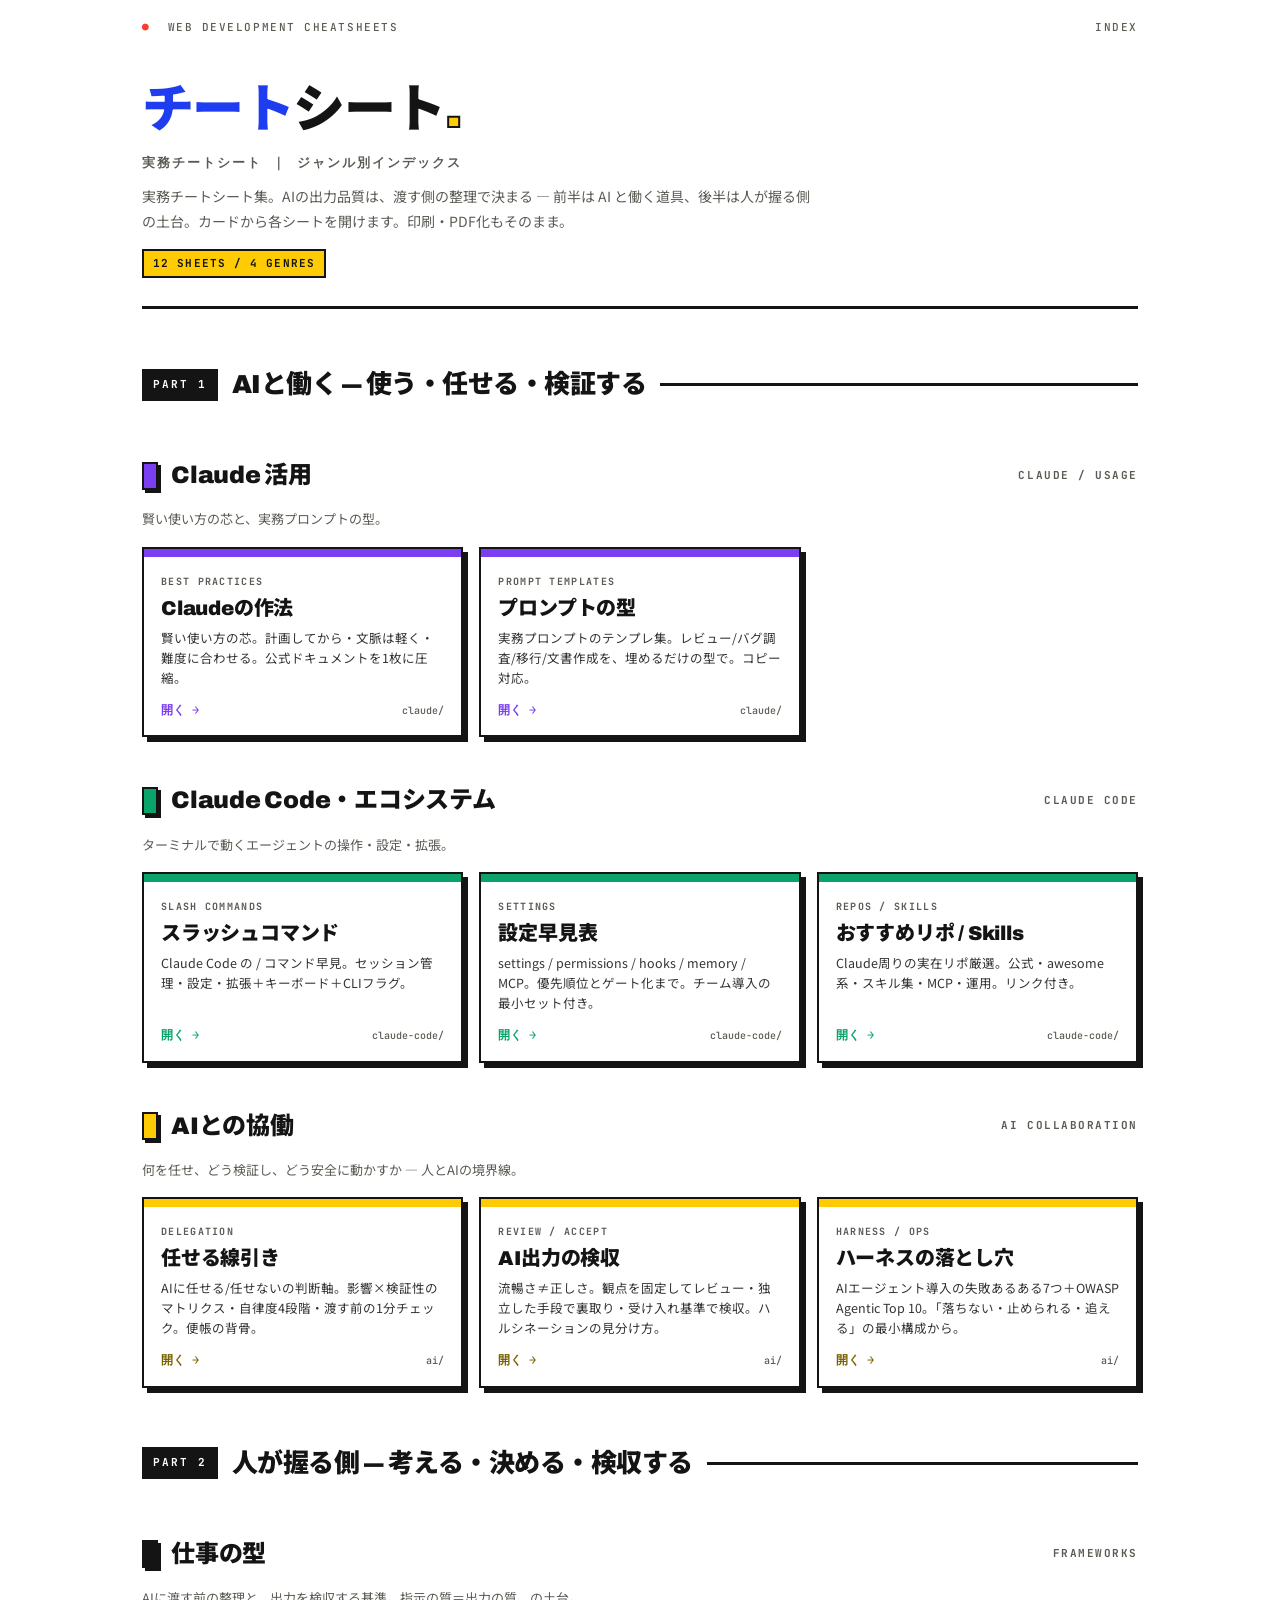
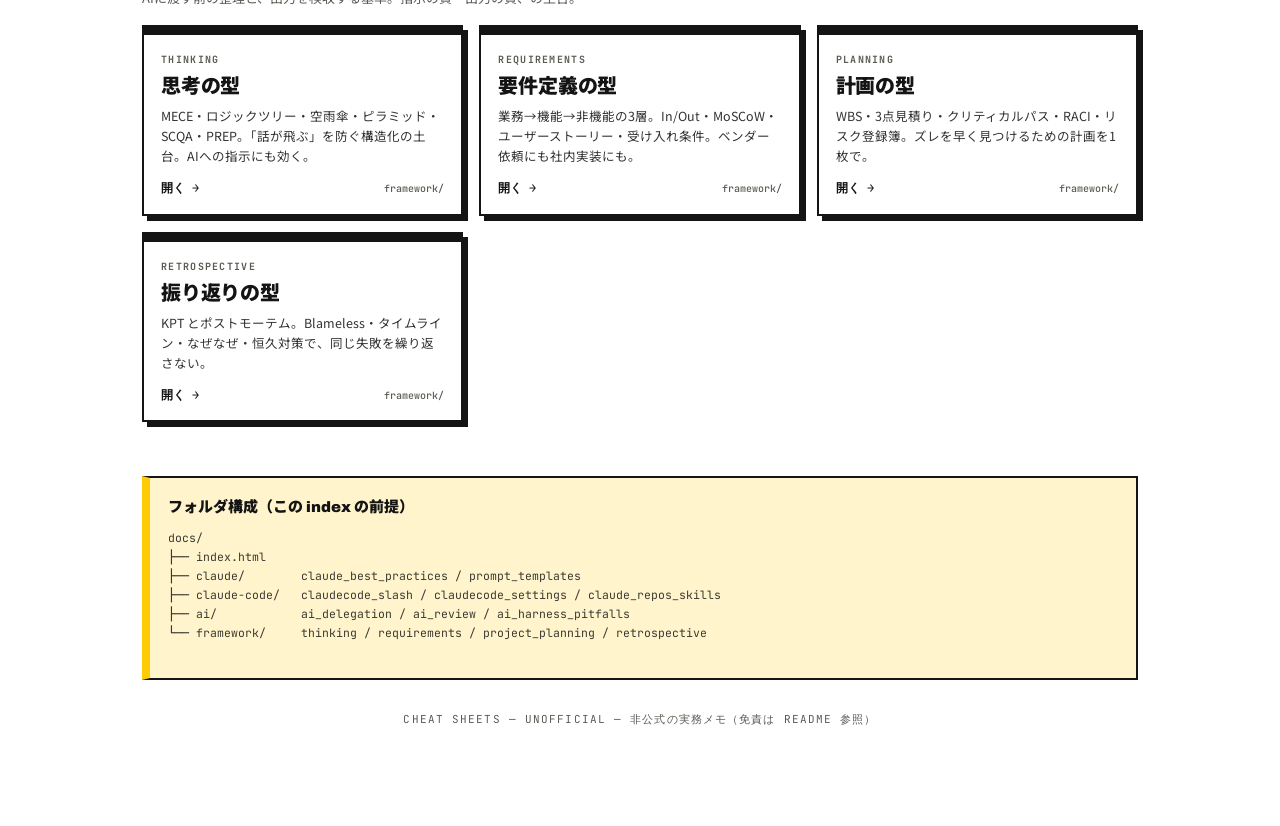
==== docs/index.html @ 27c5bda1 "Initial public release: practical cheat sheets (12 sheets + index) Web development x AI collaboratio" ====
<!DOCTYPE html>
<html lang="ja">
<head>
<meta charset="UTF-8">
<meta name="viewport" content="width=device-width, initial-scale=1.0">
<title>Web開発×AI活用 実務チートシート集</title>
<link rel="preconnect" href="https://fonts.googleapis.com">
<link rel="preconnect" href="https://fonts.gstatic.com" crossorigin>
<link href="https://fonts.googleapis.com/css2?family=Archivo:wght@500;700;900&family=JetBrains+Mono:wght@400;500;700&family=Noto+Sans+JP:wght@400;500;700;900&display=swap" rel="stylesheet">
<style>
  :root{
    --ink:#141414;--paper:#ffffff;--card:#ffffff;--line:#141414;--muted:#5b5b54;
    --blue:#1f3df0;--blue-bg:#e6eaff;
    --red:#fa3b2d;--red-bg:#ffe7e3;
    --yellow:#ffcb05;--yellow-bg:#fff4cc;
    --green:#0aa46a;--green-bg:#dff6ec;
    --purple:#7b3ff2;--purple-bg:#efe7ff;
    --disp:"Archivo","Noto Sans JP",system-ui,sans-serif;
    --body:"Noto Sans JP",system-ui,sans-serif;
    --mono:"JetBrains Mono","SFMono-Regular",Consolas,monospace;
  }
  *{box-sizing:border-box;margin:0;padding:0;}
  html{-webkit-text-size-adjust:100%;}
  body{background:var(--paper);color:var(--ink);font-family:var(--body);line-height:1.8;font-size:15px;}
  .wrap{max-width:1040px;margin:0 auto;padding:0 22px 96px;}

  .meta{display:flex;justify-content:space-between;align-items:center;gap:12px;flex-wrap:wrap;
    font-family:var(--mono);font-size:11px;font-weight:500;letter-spacing:.14em;text-transform:uppercase;padding:18px 0 0;color:var(--muted);}
  .meta .dot{color:var(--red);}

  .hero{padding:46px 0 28px;border-bottom:3px solid var(--ink);}
  .hero h1{font-family:var(--disp);font-weight:900;font-size:clamp(32px,5vw,52px);line-height:1;letter-spacing:-.03em;}
  .hero h1 .hl{color:var(--blue);}
  .hero h1 .dot{color:var(--yellow);-webkit-text-stroke:2px var(--ink);}
  .hero .sub{font-family:var(--mono);font-weight:700;font-size:12.5px;letter-spacing:.16em;text-transform:uppercase;margin-top:16px;color:var(--muted);}
  .hero .lead{font-size:14px;color:var(--muted);margin-top:10px;max-width:680px;}
  .hero .count{display:inline-block;font-family:var(--mono);font-weight:700;font-size:11px;letter-spacing:.1em;padding:3px 9px;border:2px solid var(--ink);background:var(--yellow);margin-top:14px;}

  .gband{display:flex;align-items:center;gap:14px;margin:52px 0 4px;}
  .gband .gn{font-family:var(--mono);font-weight:700;font-size:11px;letter-spacing:.18em;color:#fff;background:var(--ink);padding:6px 11px;white-space:nowrap;}
  .gband h3{font-family:var(--disp);font-weight:900;font-size:clamp(19px,3vw,26px);letter-spacing:-.02em;}
  .gband .line{flex:1;height:3px;background:var(--ink);}
  .slede{font-size:13px;color:var(--muted);margin:-8px 0 16px;max-width:720px;}
  section{padding:42px 0 0;}
  .chead{display:flex;align-items:center;gap:13px;margin-bottom:18px;}
  .chead .bar{width:16px;height:28px;border:2px solid var(--ink);box-shadow:3px 3px 0 var(--ink);}
  .cat-blue .bar{background:var(--blue);}
  .cat-purple .bar{background:var(--purple);}
  .cat-green .bar{background:var(--green);}
  .cat-red .bar{background:var(--red);}
  .cat-yellow .bar{background:var(--yellow);}
  .cat-ink .bar{background:var(--ink);}
  .chead h2{font-family:var(--disp);font-weight:900;font-size:clamp(18px,2.6vw,24px);letter-spacing:-.01em;}
  .chead .en{font-family:var(--mono);font-weight:700;font-size:11px;letter-spacing:.14em;color:var(--muted);margin-left:auto;}

  .cards{display:grid;grid-template-columns:repeat(auto-fill,minmax(280px,1fr));gap:16px;}
  .card{display:flex;flex-direction:column;border:2px solid var(--ink);background:var(--card);box-shadow:5px 5px 0 var(--ink);
    padding:0;text-decoration:none;color:inherit;overflow:hidden;transition:transform .13s,box-shadow .13s;}
  .card:hover{transform:translate(-3px,-3px);box-shadow:8px 8px 0 var(--ink);}
  .card .top{height:8px;}
  .cat-blue .card .top{background:var(--blue);}
  .cat-purple .card .top{background:var(--purple);}
  .cat-green .card .top{background:var(--green);}
  .cat-red .card .top{background:var(--red);}
  .cat-yellow .card .top{background:var(--yellow);}
  .cat-ink .card .top{background:var(--ink);}
  .card .body{padding:16px 17px 14px;display:flex;flex-direction:column;flex:1;}
  .card .ctag{font-family:var(--mono);font-weight:700;font-size:10px;letter-spacing:.13em;color:var(--muted);}
  .card .cttl{font-family:var(--disp);font-weight:900;font-size:20px;line-height:1.15;margin:6px 0 8px;letter-spacing:-.01em;}
  .card .cdsc{font-size:12.5px;color:#333;line-height:1.6;flex:1;}
  .card .cgo{font-family:var(--mono);font-weight:700;font-size:12px;margin-top:12px;display:flex;align-items:center;gap:6px;}
  .cat-blue .card .cgo{color:var(--blue);}
  .cat-purple .card .cgo{color:var(--purple);}
  .cat-green .card .cgo{color:var(--green);}
  .cat-red .card .cgo{color:var(--red);}
  .cat-yellow .card .cgo{color:#7a6200;}
  .cat-ink .card .cgo{color:var(--ink);}
  .card .cgo .fn{margin-left:auto;font-weight:500;font-size:10px;color:var(--muted);}

  .foot-note{margin-top:54px;border:2px solid var(--ink);border-left:8px solid var(--yellow);background:var(--yellow-bg);padding:16px 18px;}
  .foot-note .fnt{font-family:var(--disp);font-weight:900;font-size:15px;margin-bottom:8px;}
  .foot-note pre{font-family:var(--mono);font-size:11.5px;line-height:1.65;white-space:pre-wrap;color:#3a3a32;}

  footer{margin-top:30px;font-family:var(--mono);font-size:11px;letter-spacing:.1em;color:var(--muted);text-align:center;text-transform:uppercase;}

  .rv{opacity:0;transform:translateY(16px);animation:rise .55s cubic-bezier(.2,.7,.3,1) forwards;}
  @keyframes rise{to{opacity:1;transform:none;}}
  :focus-visible{outline:3px solid var(--blue);outline-offset:3px;}

  @media (max-width:640px){.cards{grid-template-columns:1fr;}}
  @media (prefers-reduced-motion:reduce){.rv{animation:none;opacity:1;transform:none;}.card{transition:none;}}
  @media print{body{background:#fff;}.card,.chead .bar,.foot-note{box-shadow:none;}.rv{animation:none;opacity:1;transform:none;}}
</style>
</head>
<body>
<div class="wrap">

  <div class="meta rv">
    <span><span class="dot">●</span>&nbsp; WEB DEVELOPMENT CHEATSHEETS</span>
    <span>INDEX</span>
  </div>

  <header class="hero rv">
    <h1><span class="hl">チート</span>シート<span class="dot">.</span></h1>
    <p class="sub">実務チートシート ｜ ジャンル別インデックス</p>
    <p class="lead">実務チートシート集。AIの出力品質は、渡す側の整理で決まる ― 前半は AI と働く道具、後半は人が握る側の土台。カードから各シートを開けます。印刷・PDF化もそのまま。</p>
    <span class="count">12 SHEETS / 4 GENRES</span>
  </header>

  <!-- PART 1 -->
  <div class="gband rv"><span class="gn">PART 1</span><h3>AIと働く ― 使う・任せる・検証する</h3><span class="line"></span></div>

  <!-- Claude 活用 -->
  <section class="cat-purple rv">
    <div class="chead"><span class="bar"></span><h2>Claude 活用</h2><span class="en">CLAUDE / USAGE</span></div>
    <p class="slede">賢い使い方の芯と、実務プロンプトの型。</p>
    <div class="cards">
      <a class="card" href="./claude/claude_best_practices_cheatsheet.html">
        <div class="top"></div>
        <div class="body">
          <div class="ctag">BEST PRACTICES</div>
          <div class="cttl">Claudeの作法</div>
          <div class="cdsc">賢い使い方の芯。計画してから・文脈は軽く・難度に合わせる。公式ドキュメントを1枚に圧縮。</div>
          <div class="cgo">開く → <span class="fn">claude/</span></div>
        </div>
      </a>
      <a class="card" href="./claude/prompt_templates_cheatsheet.html">
        <div class="top"></div>
        <div class="body">
          <div class="ctag">PROMPT TEMPLATES</div>
          <div class="cttl">プロンプトの型</div>
          <div class="cdsc">実務プロンプトのテンプレ集。レビュー/バグ調査/移行/文書作成を、埋めるだけの型で。コピー対応。</div>
          <div class="cgo">開く → <span class="fn">claude/</span></div>
        </div>
      </a>
    </div>
  </section>

  <!-- Claude Code -->
  <section class="cat-green rv">
    <div class="chead"><span class="bar"></span><h2>Claude Code・エコシステム</h2><span class="en">CLAUDE CODE</span></div>
    <p class="slede">ターミナルで動くエージェントの操作・設定・拡張。</p>
    <div class="cards">
      <a class="card" href="./claude-code/claudecode_slash_cheatsheet.html">
        <div class="top"></div>
        <div class="body">
          <div class="ctag">SLASH COMMANDS</div>
          <div class="cttl">スラッシュコマンド</div>
          <div class="cdsc">Claude Code の / コマンド早見。セッション管理・設定・拡張＋キーボード＋CLIフラグ。</div>
          <div class="cgo">開く → <span class="fn">claude-code/</span></div>
        </div>
      </a>
      <a class="card" href="./claude-code/claudecode_settings_cheatsheet.html">
        <div class="top"></div>
        <div class="body">
          <div class="ctag">SETTINGS</div>
          <div class="cttl">設定早見表</div>
          <div class="cdsc">settings / permissions / hooks / memory / MCP。優先順位とゲート化まで。チーム導入の最小セット付き。</div>
          <div class="cgo">開く → <span class="fn">claude-code/</span></div>
        </div>
      </a>
      <a class="card" href="./claude-code/claude_repos_skills_cheatsheet.html">
        <div class="top"></div>
        <div class="body">
          <div class="ctag">REPOS / SKILLS</div>
          <div class="cttl">おすすめリポ / Skills</div>
          <div class="cdsc">Claude周りの実在リポ厳選。公式・awesome系・スキル集・MCP・運用。リンク付き。</div>
          <div class="cgo">開く → <span class="fn">claude-code/</span></div>
        </div>
      </a>
    </div>
  </section>

  <!-- AIとの協働 -->
  <section class="cat-yellow rv">
    <div class="chead"><span class="bar"></span><h2>AIとの協働</h2><span class="en">AI COLLABORATION</span></div>
    <p class="slede">何を任せ、どう検証し、どう安全に動かすか ― 人とAIの境界線。</p>
    <div class="cards">
      <a class="card" href="./ai/ai_delegation_cheatsheet.html">
        <div class="top"></div>
        <div class="body">
          <div class="ctag">DELEGATION</div>
          <div class="cttl">任せる線引き</div>
          <div class="cdsc">AIに任せる/任せないの判断軸。影響×検証性のマトリクス・自律度4段階・渡す前の1分チェック。便帳の背骨。</div>
          <div class="cgo">開く → <span class="fn">ai/</span></div>
        </div>
      </a>
      <a class="card" href="./ai/ai_review_cheatsheet.html">
        <div class="top"></div>
        <div class="body">
          <div class="ctag">REVIEW / ACCEPT</div>
          <div class="cttl">AI出力の検収</div>
          <div class="cdsc">流暢さ≠正しさ。観点を固定してレビュー・独立した手段で裏取り・受け入れ基準で検収。ハルシネーションの見分け方。</div>
          <div class="cgo">開く → <span class="fn">ai/</span></div>
        </div>
      </a>
      <a class="card" href="./ai/ai_harness_pitfalls_cheatsheet.html">
        <div class="top"></div>
        <div class="body">
          <div class="ctag">HARNESS / OPS</div>
          <div class="cttl">ハーネスの落とし穴</div>
          <div class="cdsc">AIエージェント導入の失敗あるある7つ＋OWASP Agentic Top 10。「落ちない・止められる・追える」の最小構成から。</div>
          <div class="cgo">開く → <span class="fn">ai/</span></div>
        </div>
      </a>
    </div>
  </section>

  <!-- PART 2 -->
  <div class="gband rv"><span class="gn">PART 2</span><h3>人が握る側 ― 考える・決める・検収する</h3><span class="line"></span></div>

  <!-- 仕事の型 -->
  <section class="cat-ink rv">
    <div class="chead"><span class="bar"></span><h2>仕事の型</h2><span class="en">FRAMEWORKS</span></div>
    <p class="slede">AIに渡す前の整理と、出力を検収する基準。指示の質＝出力の質、の土台。</p>
    <div class="cards">
      <a class="card" href="./framework/thinking_cheatsheet.html">
        <div class="top"></div>
        <div class="body">
          <div class="ctag">THINKING</div>
          <div class="cttl">思考の型</div>
          <div class="cdsc">MECE・ロジックツリー・空雨傘・ピラミッド・SCQA・PREP。「話が飛ぶ」を防ぐ構造化の土台。AIへの指示にも効く。</div>
          <div class="cgo">開く → <span class="fn">framework/</span></div>
        </div>
      </a>
      <a class="card" href="./framework/requirements_cheatsheet.html">
        <div class="top"></div>
        <div class="body">
          <div class="ctag">REQUIREMENTS</div>
          <div class="cttl">要件定義の型</div>
          <div class="cdsc">業務→機能→非機能の3層。In/Out・MoSCoW・ユーザーストーリー・受け入れ条件。ベンダー依頼にも社内実装にも。</div>
          <div class="cgo">開く → <span class="fn">framework/</span></div>
        </div>
      </a>
      <a class="card" href="./framework/project_planning_cheatsheet.html">
        <div class="top"></div>
        <div class="body">
          <div class="ctag">PLANNING</div>
          <div class="cttl">計画の型</div>
          <div class="cdsc">WBS・3点見積り・クリティカルパス・RACI・リスク登録簿。ズレを早く見つけるための計画を1枚で。</div>
          <div class="cgo">開く → <span class="fn">framework/</span></div>
        </div>
      </a>
      <a class="card" href="./framework/retrospective_cheatsheet.html">
        <div class="top"></div>
        <div class="body">
          <div class="ctag">RETROSPECTIVE</div>
          <div class="cttl">振り返りの型</div>
          <div class="cdsc">KPT とポストモーテム。Blameless・タイムライン・なぜなぜ・恒久対策で、同じ失敗を繰り返さない。</div>
          <div class="cgo">開く → <span class="fn">framework/</span></div>
        </div>
      </a>
    </div>
  </section>

  <div class="foot-note rv">
    <div class="fnt">フォルダ構成（この index の前提）</div>
    <pre>docs/
├── index.html
├── claude/        claude_best_practices / prompt_templates
├── claude-code/   claudecode_slash / claudecode_settings / claude_repos_skills
├── ai/            ai_delegation / ai_review / ai_harness_pitfalls
└── framework/     thinking / requirements / project_planning / retrospective
  </div>

  <footer>cheat sheets — unofficial — 非公式の実務メモ（免責は README 参照）</footer>

</div>
</body>
</html>
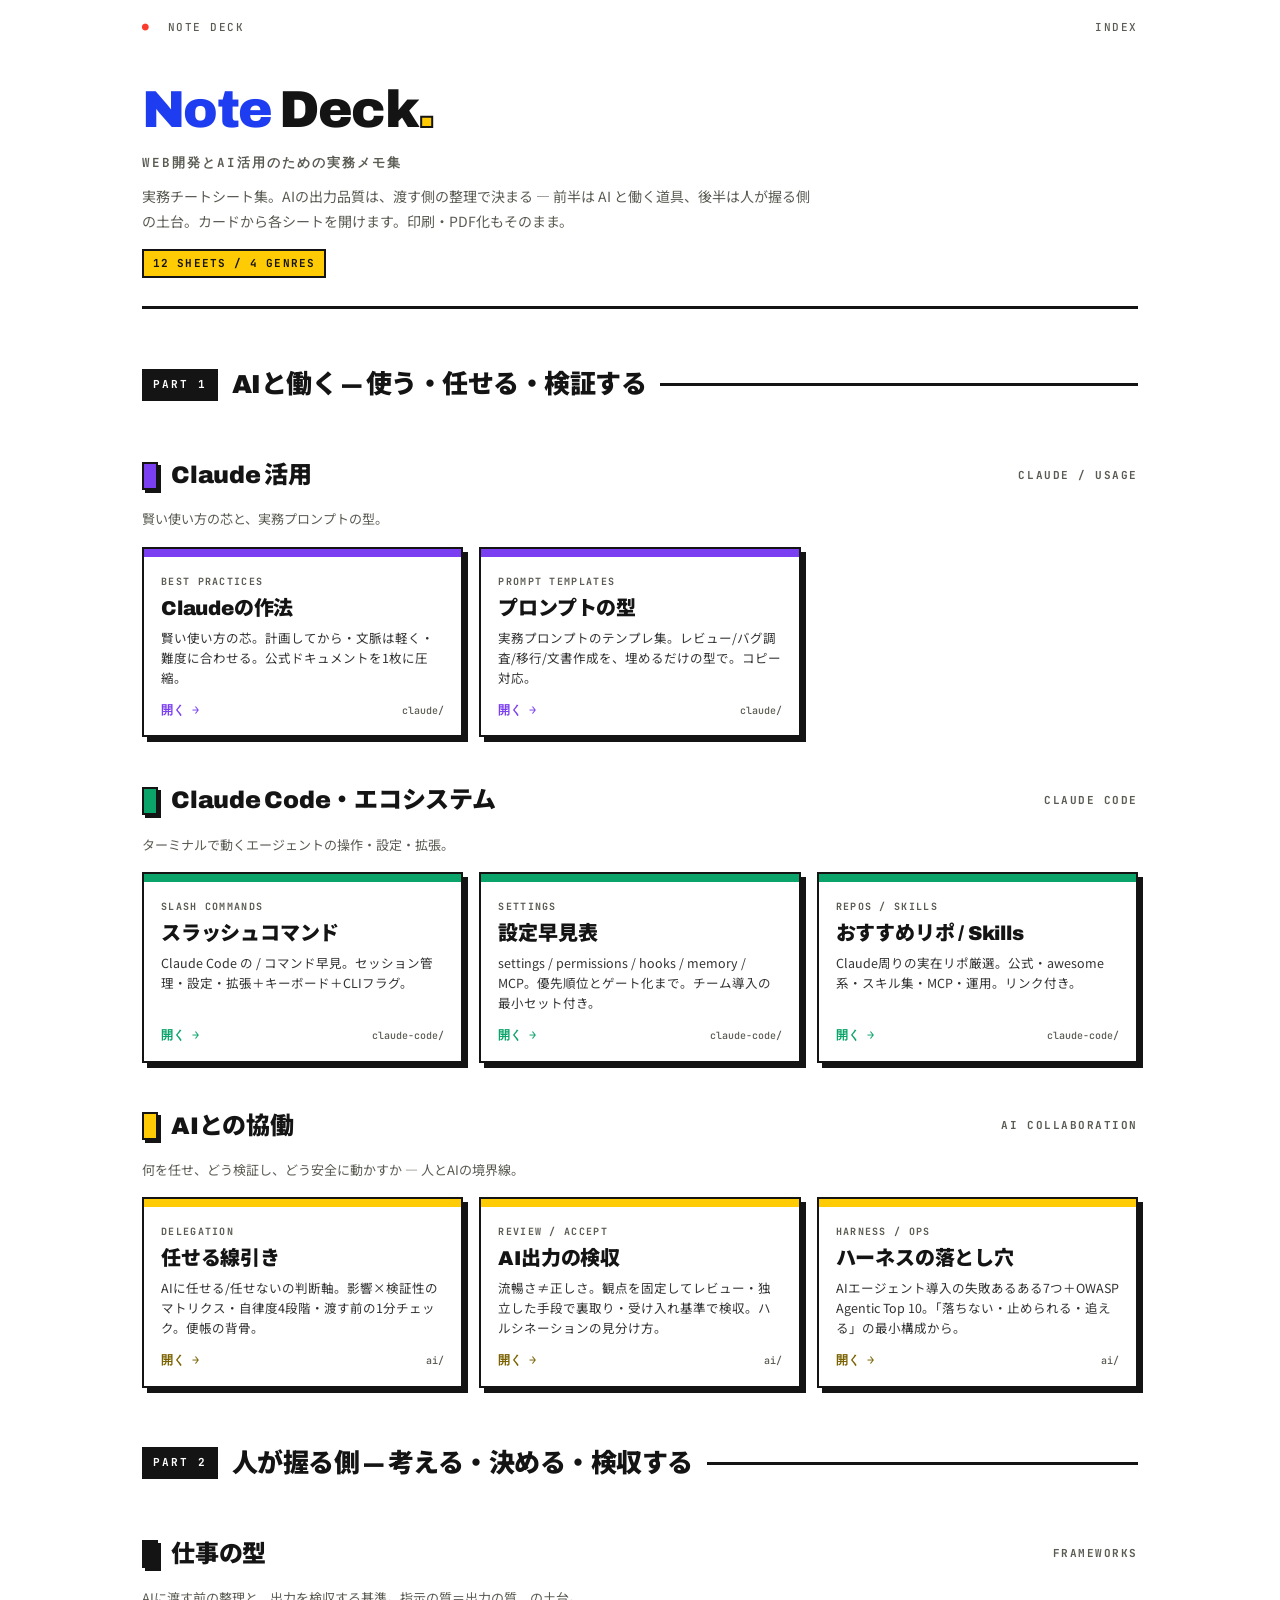
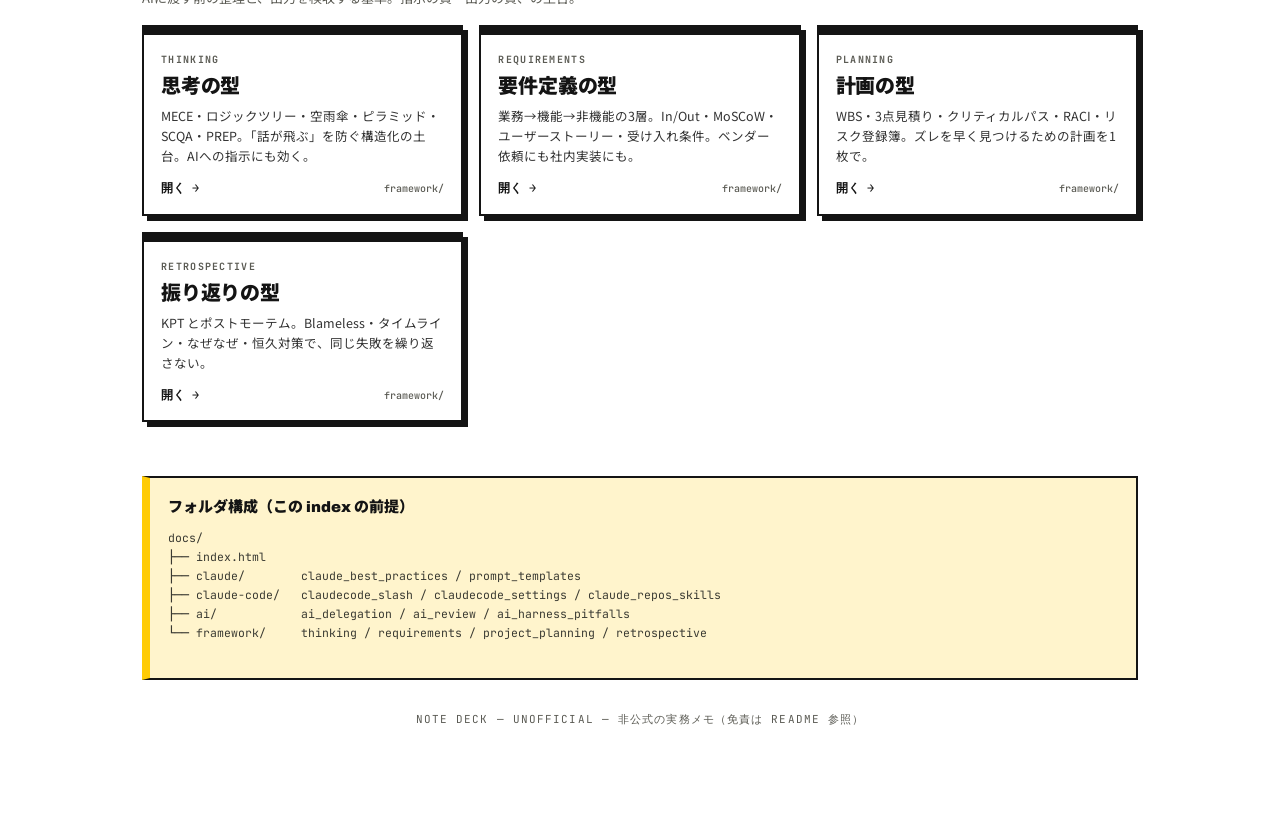
==== commit a9ad979b: "Name the site Note Deck Apply the site name and description to the index (title, meta description, h" ====
--- a/docs/index.html
+++ b/docs/index.html
@@ -3,7 +3,8 @@
 <head>
 <meta charset="UTF-8">
 <meta name="viewport" content="width=device-width, initial-scale=1.0">
-<title>Web開発×AI活用 実務チートシート集</title>
+<meta name="description" content="Note Deck — Web開発とAI活用のための実務メモ集。Claude / Claude Code の使い方、AIとの協働、仕事の型を1枚ずつのチートシートに。">
+<title>Note Deck ｜ Web開発とAI活用のための実務メモ集</title>
 <link rel="preconnect" href="https://fonts.googleapis.com">
 <link rel="preconnect" href="https://fonts.gstatic.com" crossorigin>
 <link href="https://fonts.googleapis.com/css2?family=Archivo:wght@500;700;900&family=JetBrains+Mono:wght@400;500;700&family=Noto+Sans+JP:wght@400;500;700;900&display=swap" rel="stylesheet">
@@ -96,13 +97,13 @@
 <div class="wrap">
 
   <div class="meta rv">
-    <span><span class="dot">●</span>&nbsp; WEB DEVELOPMENT CHEATSHEETS</span>
+    <span><span class="dot">●</span>&nbsp; NOTE DECK</span>
     <span>INDEX</span>
   </div>
 
   <header class="hero rv">
-    <h1><span class="hl">チート</span>シート<span class="dot">.</span></h1>
-    <p class="sub">実務チートシート ｜ ジャンル別インデックス</p>
+    <h1><span class="hl">Note</span> Deck<span class="dot">.</span></h1>
+    <p class="sub">Web開発とAI活用のための実務メモ集</p>
     <p class="lead">実務チートシート集。AIの出力品質は、渡す側の整理で決まる ― 前半は AI と働く道具、後半は人が握る側の土台。カードから各シートを開けます。印刷・PDF化もそのまま。</p>
     <span class="count">12 SHEETS / 4 GENRES</span>
   </header>
@@ -263,7 +264,7 @@
 └── framework/     thinking / requirements / project_planning / retrospective
   </div>
 
-  <footer>cheat sheets — unofficial — 非公式の実務メモ（免責は README 参照）</footer>
+  <footer>note deck — unofficial — 非公式の実務メモ（免責は README 参照）</footer>
 
 </div>
 </body>
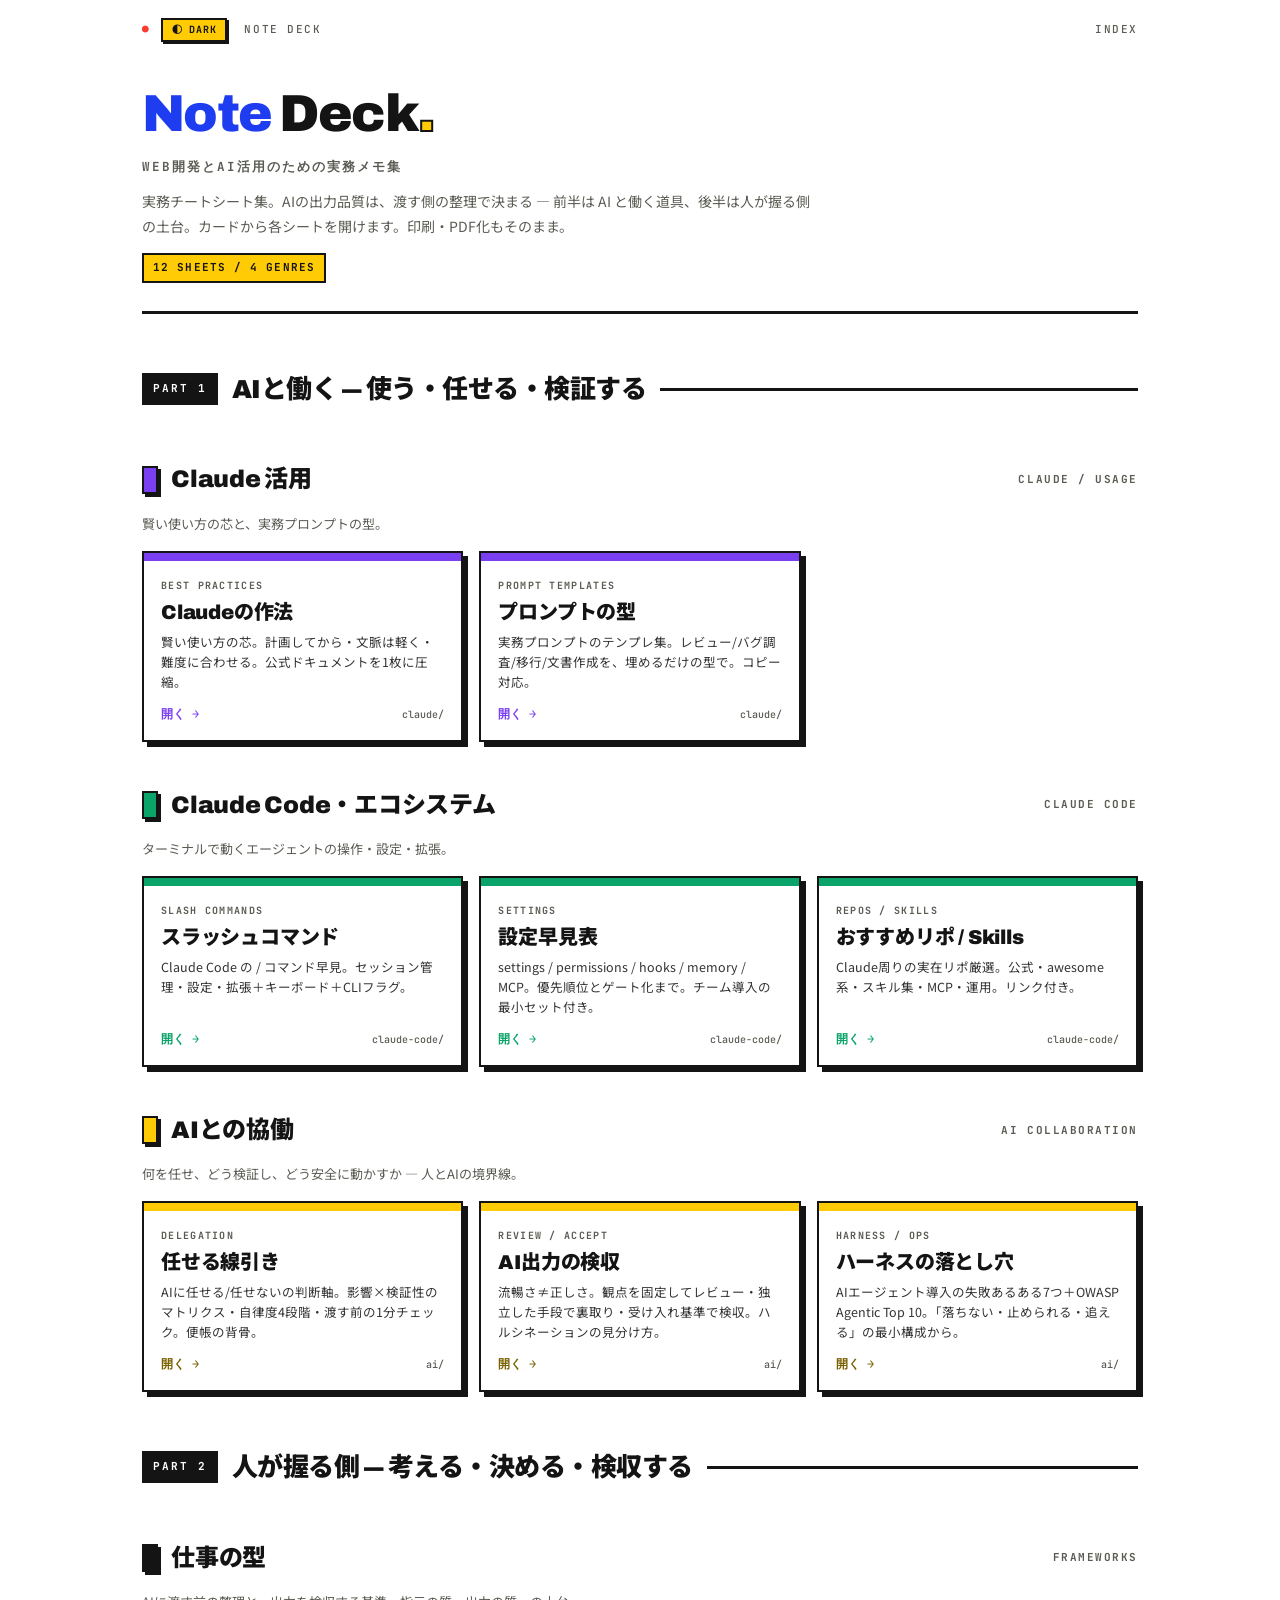
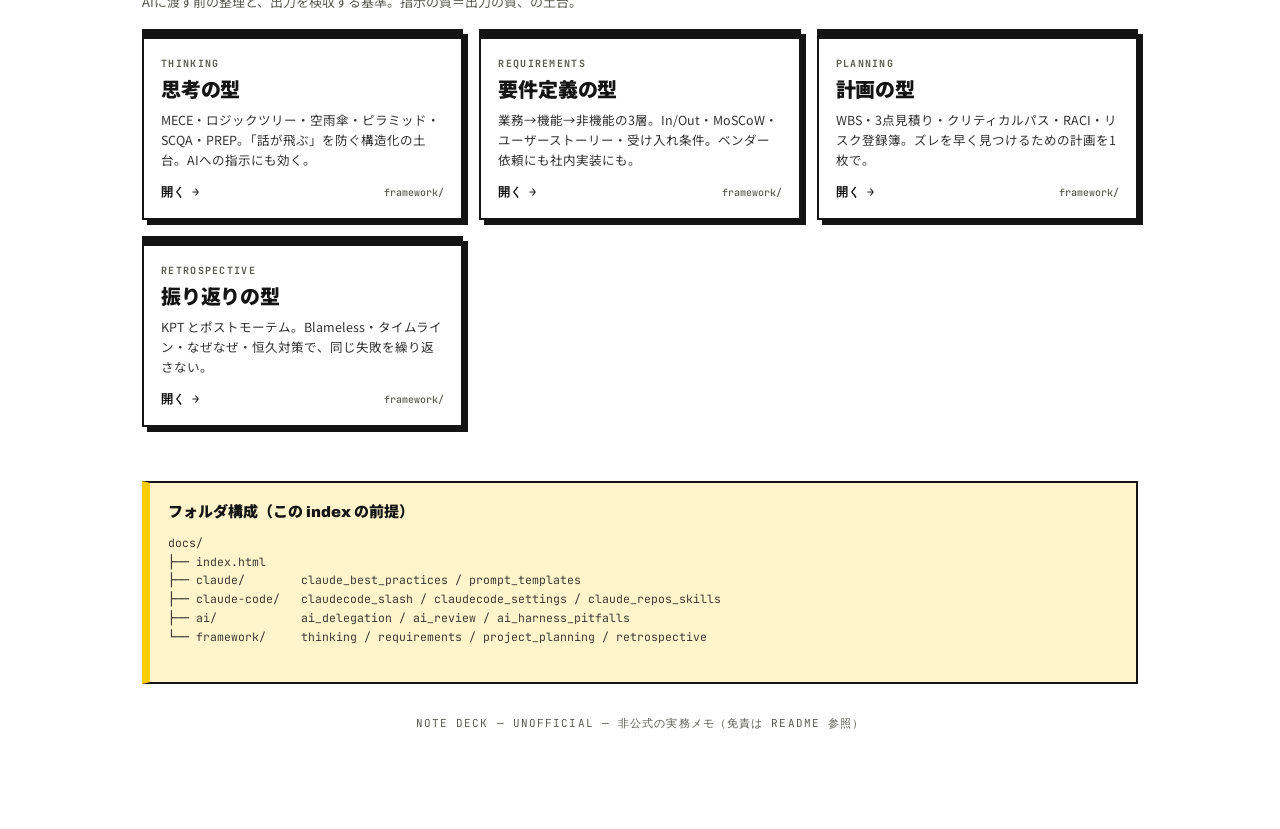
==== commit 89880ceb: "Add dark theme (charcoal x ivory, shared stylesheet) - assets/swiss-pop-dark.css: dark tokens and co" ====
--- a/docs/index.html
+++ b/docs/index.html
@@ -74,7 +74,7 @@
   .cat-purple .card .cgo{color:var(--purple);}
   .cat-green .card .cgo{color:var(--green);}
   .cat-red .card .cgo{color:var(--red);}
-  .cat-yellow .card .cgo{color:#7a6200;}
+  .cat-yellow .card .cgo{color:var(--ydeep,#7a6200);}
   .cat-ink .card .cgo{color:var(--ink);}
   .card .cgo .fn{margin-left:auto;font-weight:500;font-size:10px;color:var(--muted);}
 
@@ -92,6 +92,8 @@
   @media (prefers-reduced-motion:reduce){.rv{animation:none;opacity:1;transform:none;}.card{transition:none;}}
   @media print{body{background:#fff;}.card,.chead .bar,.foot-note{box-shadow:none;}.rv{animation:none;opacity:1;transform:none;}}
 </style>
+<link rel="stylesheet" href="assets/swiss-pop-dark.css">
+<script src="assets/theme.js"></script>
 </head>
 <body>
 <div class="wrap">
--- a/docs/assets/swiss-pop-dark.css
+++ b/docs/assets/swiss-pop-dark.css
@@ -0,0 +1,91 @@
+/* ============================================================
+   Note Deck — swiss-pop dark theme
+   全ページ共通。[data-theme="dark"] 配下のみ作用し、ライトは不変。
+   印刷は @media screen ガードにより常にライト配色。
+   ============================================================ */
+
+/* テーマ切替チップ（theme.js が .meta 右端に注入。ライトでも表示） */
+.meta .themetoggle{font-family:var(--mono);font-weight:700;font-size:10px;letter-spacing:.08em;
+  color:#141414;background:var(--yellow);border:2px solid #141414;box-shadow:2px 2px 0 #141414;
+  padding:3px 9px;margin-left:10px;cursor:pointer;white-space:nowrap;transition:transform .12s,box-shadow .12s;}
+.meta .themetoggle:hover{transform:translate(-1px,-1px);box-shadow:3px 3px 0 #141414;}
+@media print{.meta .themetoggle{display:none;}}
+
+@media screen{
+
+:root{color-scheme:light;}
+:root[data-theme="dark"]{
+  color-scheme:dark;
+  --ink:#f1eee6;--paper:#141414;--card:#1d1d1b;--line:#e8e2d6;--muted:#aaa49a;
+  --blue:#8f9cff;--blue-bg:#202641;
+  --red:#ff766d;--red-bg:#38201e;
+  --yellow:#f2c94c;--yellow-bg:#332b15;
+  --green:#45d39a;--green-bg:#183227;
+  --purple:#a98cff;--purple-bg:#29213d;
+  --ydeep:#f2c94c; /* ライトの #7a6200（黄背景上の濃黄文字）の暗所用 */
+}
+
+/* ---------- 影: アイボリー/黄の強い段差 → チャコール系の控えめな段差 ---------- */
+[data-theme="dark"] .meta a.back{color:#141414;border-color:#141414;box-shadow:2px 2px 0 #3a3935;}
+[data-theme="dark"] .meta .themetoggle{box-shadow:2px 2px 0 #3a3935;}
+[data-theme="dark"] .meta a.back:hover,[data-theme="dark"] .meta .themetoggle:hover{box-shadow:3px 3px 0 #3a3935;}
+[data-theme="dark"] footer a{color:#141414;border-color:#141414;box-shadow:2px 2px 0 #3a3935;}
+[data-theme="dark"] footer a:hover{box-shadow:3px 3px 0 #3a3935;}
+[data-theme="dark"] .shead .num,[data-theme="dark"] .keyrow,[data-theme="dark"] .crow,
+[data-theme="dark"] .pbox,[data-theme="dark"] .chead .bar,[data-theme="dark"] .pcard .pb .code{box-shadow:3px 3px 0 #3a3935;}
+[data-theme="dark"] .gc,[data-theme="dark"] .pitem,[data-theme="dark"] .lk,
+[data-theme="dark"] .cell,[data-theme="dark"] .kau .step{box-shadow:4px 4px 0 #3a3935;}
+[data-theme="dark"] .tbl,[data-theme="dark"] .code,[data-theme="dark"] .pcard,
+[data-theme="dark"] .repo,[data-theme="dark"] .card{box-shadow:5px 5px 0 #3a3935;}
+[data-theme="dark"] .mode{box-shadow:6px 6px 0 #3a3935;}
+[data-theme="dark"] .keyrow:hover,[data-theme="dark"] .crow:hover{box-shadow:5px 5px 0 #3a3935;}
+[data-theme="dark"] .card:hover{box-shadow:8px 8px 0 #3a3935;}
+[data-theme="dark"] .flow{box-shadow:6px 6px 0 rgba(242,201,76,.45);}
+[data-theme="dark"] .final{box-shadow:8px 8px 0 rgba(242,201,76,.45);}
+
+/* ---------- カード（index）: 面はチャコール、カテゴリ色は上部バー等のアクセントに限定 ---------- */
+[data-theme="dark"] .card{background:var(--card);border-color:var(--line);}
+
+/* ---------- 黒ベタブロック（flow / final）: 紙より一段深いチャコール ---------- */
+[data-theme="dark"] .flow,[data-theme="dark"] .final{background:#191917;color:var(--ink);}
+[data-theme="dark"] :where(.tok){border-color:rgba(241,238,230,.85);color:var(--ink);}
+[data-theme="dark"] .chk,[data-theme="dark"] .rule{border-color:#3a3935;}
+[data-theme="dark"] .final .conc{border-top-color:#33332f;}
+[data-theme="dark"] .final a.xref{color:var(--yellow);text-decoration-color:rgba(242,201,76,.5);}
+
+/* ---------- インクで刷る要素の反転（帯・チップ） ---------- */
+[data-theme="dark"] thead{background:#24241f;color:var(--ink);}
+[data-theme="dark"] .gband .gn,[data-theme="dark"] .acc-ink .num,[data-theme="dark"] .acc-ink .tag{color:var(--paper);}
+
+/* ---------- アクセント地のチップ類: 明色化したアクセントに白文字は沈むため紙色文字へ ---------- */
+[data-theme="dark"] .acc-blue .num,[data-theme="dark"] .acc-blue .tag,
+[data-theme="dark"] .acc-red .num,[data-theme="dark"] .acc-red .tag,
+[data-theme="dark"] .acc-green .num,[data-theme="dark"] .acc-green .tag,
+[data-theme="dark"] .acc-purple .num,[data-theme="dark"] .acc-purple .tag,
+[data-theme="dark"] .pill.s1,[data-theme="dark"] .pill.r,[data-theme="dark"] .pill.a,
+[data-theme="dark"] .pill.must,[data-theme="dark"] .asi,
+[data-theme="dark"] .key.act,[data-theme="dark"] .key.exit,
+[data-theme="dark"] .kau .s1 .kanji,[data-theme="dark"] .kau .s3 .kanji,
+[data-theme="dark"] .ptier.t1 .pbox,
+[data-theme="dark"] .pcard.p-a .pk,[data-theme="dark"] .pcard.p-b .pk,
+[data-theme="dark"] .pcard.p-c .pk,[data-theme="dark"] .pcard.p-e .pk,
+[data-theme="dark"] .pitem .pn,[data-theme="dark"] .lk .off{color:var(--paper);}
+
+/* ---------- 黄色地のチップ類: 文字は常に墨 ---------- */
+[data-theme="dark"] .acc-yellow .num,[data-theme="dark"] .acc-yellow .tag,
+[data-theme="dark"] .pill.c,[data-theme="dark"] .pill.s2,[data-theme="dark"] .pill.should,
+[data-theme="dark"] .kau .s2 .kanji,[data-theme="dark"] .pcard.p-d .pk{color:#141414;}
+[data-theme="dark"] .count{color:#141414;border-color:#141414;}
+
+/* ---------- 本文・表・細部の読みやすさ ---------- */
+[data-theme="dark"] td{border-bottom-color:#2c2c29;}
+[data-theme="dark"] tbody tr:hover{background:#232321;}
+[data-theme="dark"] .gc .gd,[data-theme="dark"] .cell .d,
+[data-theme="dark"] .card .cdsc,[data-theme="dark"] .repo .rb{color:#ccc8bd;}
+[data-theme="dark"] .gc .gd code{background:#2a2a27;}
+[data-theme="dark"] .note code{background:#262623;}
+[data-theme="dark"] .pill.i,[data-theme="dark"] .pill.wont{background:#2a2a27;}
+[data-theme="dark"] .foot-note pre{color:#d9d4c7;}
+[data-theme="dark"] .hero .thesis b,[data-theme="dark"] .hero .lead b{background:linear-gradient(transparent 60%,rgba(242,201,76,.32) 60%);}
+
+} /* end @media screen */
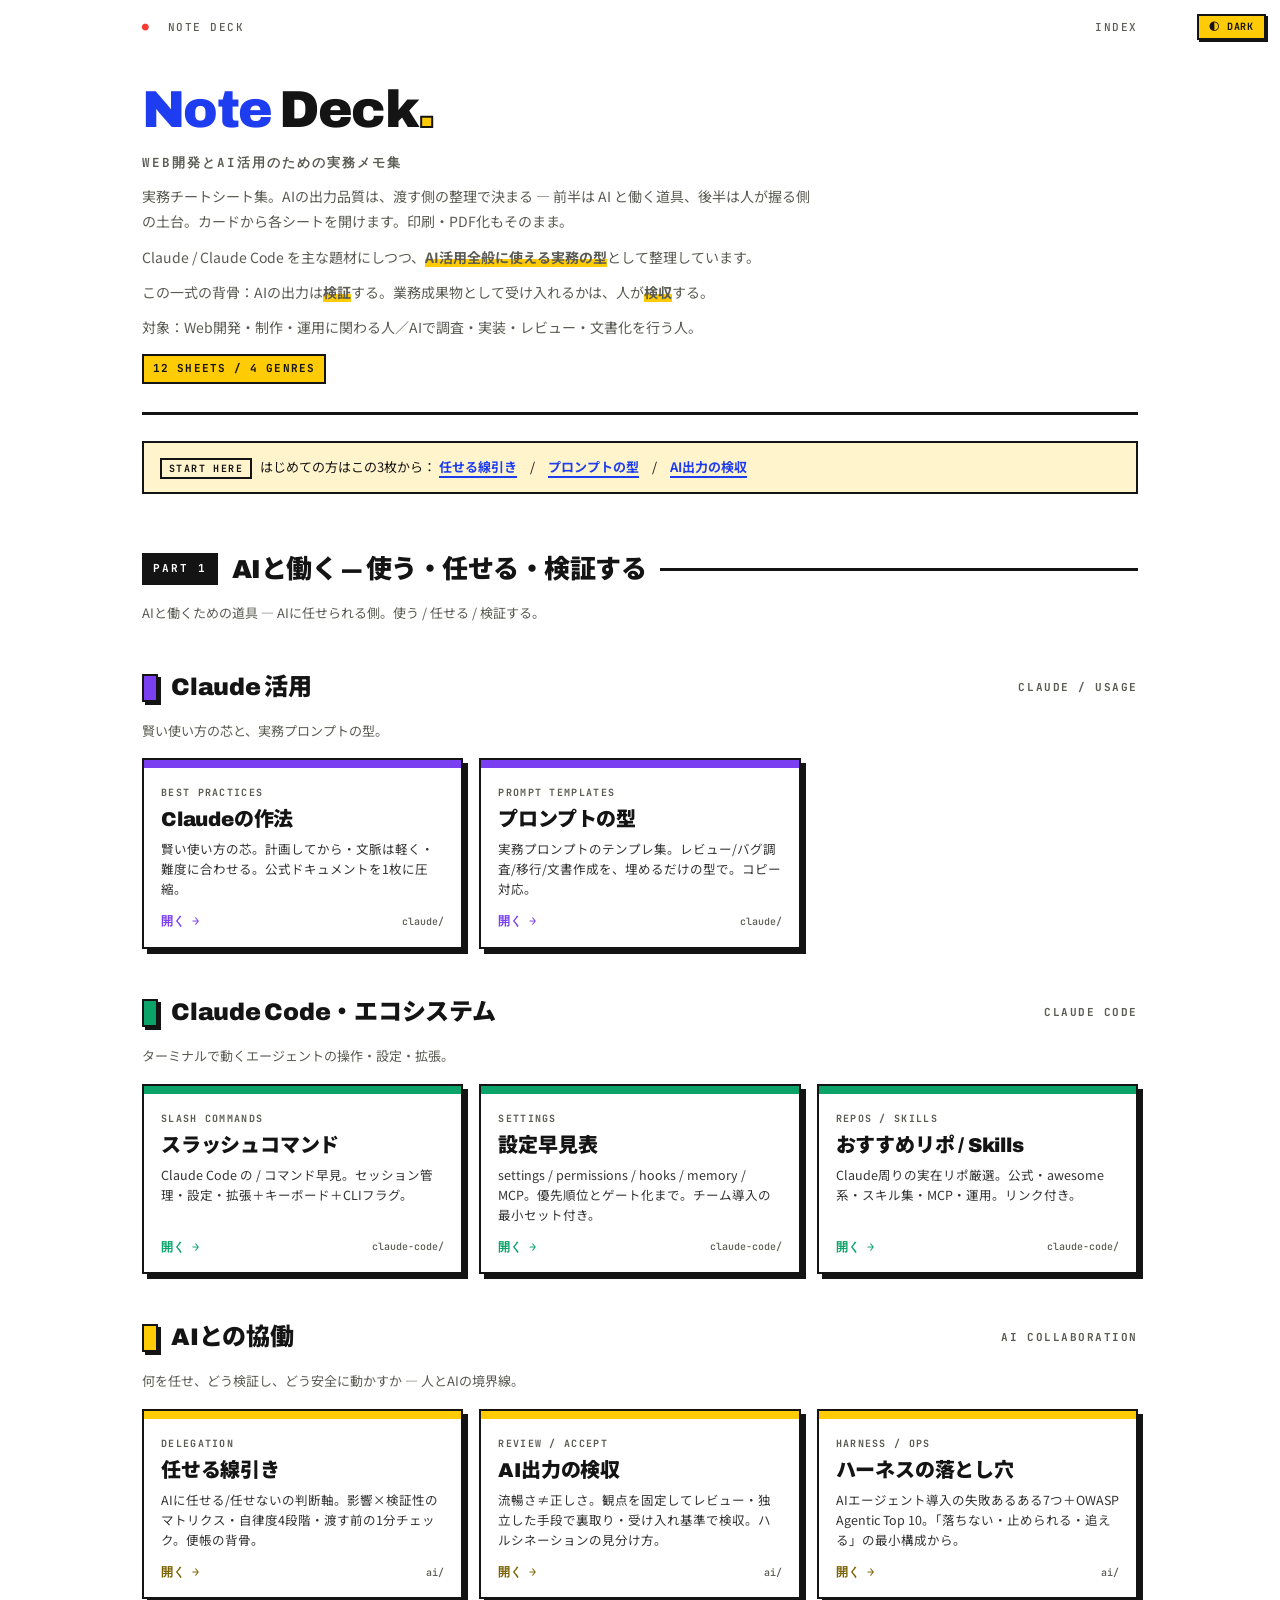
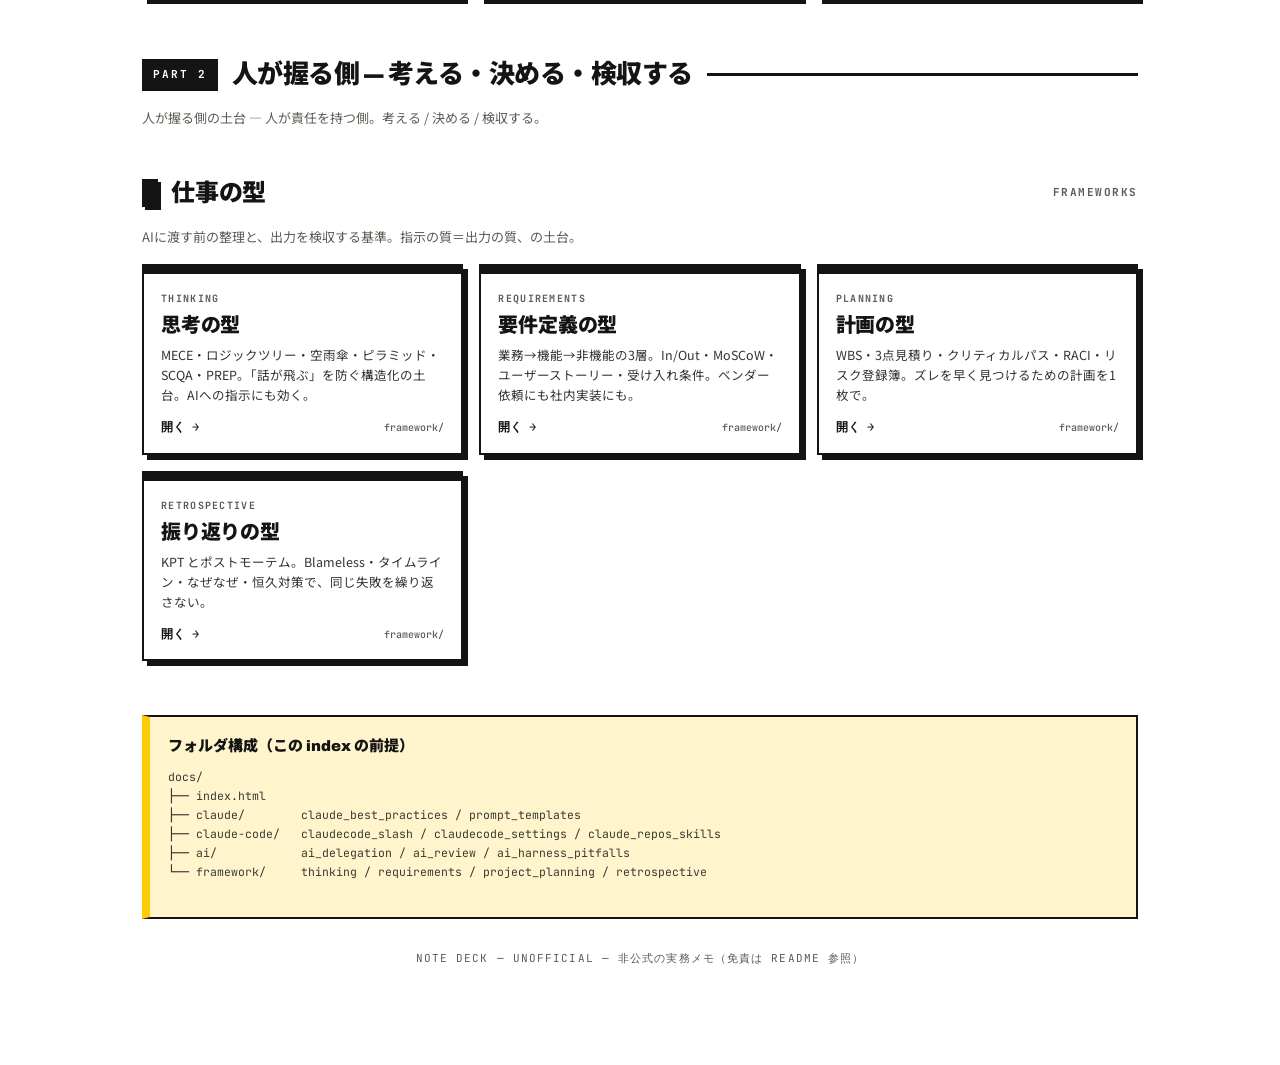
==== commit 2565fa71: "index: 対象読者・位置づけ・PART副題・START HERE・検証≠検収を追記 (T1/T2/T4/T5/T6) ヒーローに対象読者(T1)・『Claude専用でなくAI協働全般に使える』位置" ====
--- a/docs/index.html
+++ b/docs/index.html
@@ -78,6 +78,16 @@
   .cat-ink .card .cgo{color:var(--ink);}
   .card .cgo .fn{margin-left:auto;font-weight:500;font-size:10px;color:var(--muted);}
 
+  /* ---- T1/T2/T5: hero 強調マーカー（黄・小面積。ダークは swiss-pop-dark.css 側で対応済） ---- */
+  .hero .lead b{background:linear-gradient(transparent 60%,var(--yellow) 60%);font-weight:700;}
+  /* ---- T6: PART 副題 ---- */
+  .gsub{font-size:13px;color:var(--muted);margin:8px 0 0;max-width:680px;}
+  /* ---- T4: START HERE 導線（既存トークンのみ＝ダーク自動追従・影なし） ---- */
+  .starthere{font-size:13px;line-height:1.9;margin:26px 0 0;padding:12px 16px;border:2px solid var(--line);background:var(--yellow-bg);}
+  .starthere .sh-label{font-family:var(--mono);font-weight:700;font-size:10px;letter-spacing:.14em;color:var(--ink);border:2px solid var(--line);padding:2px 7px;margin-right:8px;white-space:nowrap;}
+  .starthere a{font-weight:700;color:var(--blue);text-decoration:none;border-bottom:2px solid currentColor;}
+  .starthere a:hover{background:var(--blue-bg);}
+
   .foot-note{margin-top:54px;border:2px solid var(--ink);border-left:8px solid var(--yellow);background:var(--yellow-bg);padding:16px 18px;}
   .foot-note .fnt{font-family:var(--disp);font-weight:900;font-size:15px;margin-bottom:8px;}
   .foot-note pre{font-family:var(--mono);font-size:11.5px;line-height:1.65;white-space:pre-wrap;color:#3a3a32;}
@@ -107,11 +117,21 @@
     <h1><span class="hl">Note</span> Deck<span class="dot">.</span></h1>
     <p class="sub">Web開発とAI活用のための実務メモ集</p>
     <p class="lead">実務チートシート集。AIの出力品質は、渡す側の整理で決まる ― 前半は AI と働く道具、後半は人が握る側の土台。カードから各シートを開けます。印刷・PDF化もそのまま。</p>
+    <p class="lead">Claude / Claude Code を主な題材にしつつ、<b>AI活用全般に使える実務の型</b>として整理しています。</p>
+    <p class="lead">この一式の背骨：AIの出力は<b>検証</b>する。業務成果物として受け入れるかは、人が<b>検収</b>する。</p>
+    <p class="lead">対象：Web開発・制作・運用に関わる人／AIで調査・実装・レビュー・文書化を行う人。</p>
     <span class="count">12 SHEETS / 4 GENRES</span>
   </header>
 
+  <!-- T4: START HERE 導線（はじめての方向け・軽いストリップ） -->
+  <div class="starthere rv">
+    <span class="sh-label">START HERE</span>はじめての方はこの3枚から：
+    <a href="./ai/ai_delegation_cheatsheet.html">任せる線引き</a>　/　<a href="./claude/prompt_templates_cheatsheet.html">プロンプトの型</a>　/　<a href="./ai/ai_review_cheatsheet.html">AI出力の検収</a>
+  </div>
+
   <!-- PART 1 -->
   <div class="gband rv"><span class="gn">PART 1</span><h3>AIと働く ― 使う・任せる・検証する</h3><span class="line"></span></div>
+  <p class="gsub rv">AIと働くための道具 ― AIに任せられる側。使う / 任せる / 検証する。</p>
 
   <!-- Claude 活用 -->
   <section class="cat-purple rv">
@@ -211,6 +231,7 @@
 
   <!-- PART 2 -->
   <div class="gband rv"><span class="gn">PART 2</span><h3>人が握る側 ― 考える・決める・検収する</h3><span class="line"></span></div>
+  <p class="gsub rv">人が握る側の土台 ― 人が責任を持つ側。考える / 決める / 検収する。</p>
 
   <!-- 仕事の型 -->
   <section class="cat-ink rv">
--- a/docs/assets/swiss-pop-dark.css
+++ b/docs/assets/swiss-pop-dark.css
@@ -1,63 +1,97 @@
 /* ============================================================
-   Note Deck — swiss-pop dark theme
+   Note Deck — swiss-pop dark theme v2 (charcoal navy / editorial)
    全ページ共通。[data-theme="dark"] 配下のみ作用し、ライトは不変。
-   印刷は @media screen ガードにより常にライト配色。
+   方針: 黒紺の紙・低彩度の線・カードはカテゴリ暗色面＋同系の線と影。
+   黄色は小面積アクセント限定。印刷は @media screen ガードで常にライト。
    ============================================================ */
 
-/* テーマ切替チップ（theme.js が .meta 右端に注入。ライトでも表示） */
-.meta .themetoggle{font-family:var(--mono);font-weight:700;font-size:10px;letter-spacing:.08em;
+/* テーマ切替チップ（theme.js が body 直下に注入する固定操作ボタン。パンくず＝所属情報とは分離。ライトでも表示） */
+.themetoggle{position:fixed;top:14px;right:14px;z-index:60;font-family:var(--mono);font-weight:700;font-size:10px;letter-spacing:.08em;
   color:#141414;background:var(--yellow);border:2px solid #141414;box-shadow:2px 2px 0 #141414;
-  padding:3px 9px;margin-left:10px;cursor:pointer;white-space:nowrap;transition:transform .12s,box-shadow .12s;}
-.meta .themetoggle:hover{transform:translate(-1px,-1px);box-shadow:3px 3px 0 #141414;}
-@media print{.meta .themetoggle{display:none;}}
+  padding:4px 10px;cursor:pointer;white-space:nowrap;transition:transform .12s,box-shadow .12s;}
+.themetoggle:hover{transform:translate(-1px,-1px);box-shadow:3px 3px 0 #141414;}
+@media (max-width:1040px){.meta{padding-right:64px;}}
+@media print{.themetoggle{display:none;}}
 
 @media screen{
 
 :root{color-scheme:light;}
 :root[data-theme="dark"]{
   color-scheme:dark;
-  --ink:#f1eee6;--paper:#141414;--card:#1d1d1b;--line:#e8e2d6;--muted:#aaa49a;
-  --blue:#8f9cff;--blue-bg:#202641;
-  --red:#ff766d;--red-bg:#38201e;
-  --yellow:#f2c94c;--yellow-bg:#332b15;
-  --green:#45d39a;--green-bg:#183227;
-  --purple:#a98cff;--purple-bg:#29213d;
-  --ydeep:#f2c94c; /* ライトの #7a6200（黄背景上の濃黄文字）の暗所用 */
+  --paper:#0d1117;--ink:#f2f4f8;--muted:#9aa4b5;--line:#2b3242;--card:#151b27;
+  --blue:#8c99ff;--blue-bg:#1b213f;--blue-shadow:#11162c;
+  --green:#4bd99b;--green-bg:#142f25;--green-shadow:#0c1f18;
+  --red:#ff7a70;--red-bg:#351d1d;--red-shadow:#211111;
+  --yellow:#f5d547;--yellow-bg:#2f2a13;--yellow-shadow:#1f1b0c;
+  --purple:#b39cff;--purple-bg:#251e3f;--purple-shadow:#171226;
+  --ydeep:#f5d547; /* ライトの #7a6200（黄背景上の濃黄文字）の暗所用 */
 }
 
-/* ---------- 影: アイボリー/黄の強い段差 → チャコール系の控えめな段差 ---------- */
-[data-theme="dark"] .meta a.back{color:#141414;border-color:#141414;box-shadow:2px 2px 0 #3a3935;}
-[data-theme="dark"] .meta .themetoggle{box-shadow:2px 2px 0 #3a3935;}
-[data-theme="dark"] .meta a.back:hover,[data-theme="dark"] .meta .themetoggle:hover{box-shadow:3px 3px 0 #3a3935;}
-[data-theme="dark"] footer a{color:#141414;border-color:#141414;box-shadow:2px 2px 0 #3a3935;}
-[data-theme="dark"] footer a:hover{box-shadow:3px 3px 0 #3a3935;}
+/* ---------- 構造線: 白系をやめ低彩度の青みグレーへ ---------- */
+[data-theme="dark"] .hero{border-bottom-color:var(--line);}
+[data-theme="dark"] .shead{border-bottom-color:var(--line);}
+[data-theme="dark"] .gband .line{background:var(--line);}
+[data-theme="dark"] .gband .gn{background:#1c2230;color:var(--ink);}
+[data-theme="dark"] thead{background:#1c2230;color:var(--ink);}
+[data-theme="dark"] .acc-ink .num,[data-theme="dark"] .acc-ink .tag{background:#1c2230;color:var(--ink);}
+
+/* ---------- 箱の枠線と影: 白枠→ --line、黒/黄影→深い黒紺 ---------- */
+[data-theme="dark"] .gc,[data-theme="dark"] .tbl,[data-theme="dark"] .code,
+[data-theme="dark"] .mode,[data-theme="dark"] .note,[data-theme="dark"] .foot-note,
+[data-theme="dark"] .pcard,[data-theme="dark"] .repo,[data-theme="dark"] .keyrow,
+[data-theme="dark"] .crow,[data-theme="dark"] .lk,[data-theme="dark"] .pitem,
+[data-theme="dark"] .kau .step,[data-theme="dark"] .pbox,[data-theme="dark"] .key,
+[data-theme="dark"] .flow,[data-theme="dark"] .final,[data-theme="dark"] .chead .bar,
+[data-theme="dark"] .pcard .ph{border-color:var(--line);}
+[data-theme="dark"] :where(.pill){border-color:var(--line);}
+[data-theme="dark"] td code,[data-theme="dark"] .icode,
+[data-theme="dark"] .gc .gd code,[data-theme="dark"] .note code,
+[data-theme="dark"] .pd code{border-color:var(--line);}
+
 [data-theme="dark"] .shead .num,[data-theme="dark"] .keyrow,[data-theme="dark"] .crow,
-[data-theme="dark"] .pbox,[data-theme="dark"] .chead .bar,[data-theme="dark"] .pcard .pb .code{box-shadow:3px 3px 0 #3a3935;}
+[data-theme="dark"] .pbox,[data-theme="dark"] .chead .bar,[data-theme="dark"] .pcard .pb .code{box-shadow:3px 3px 0 #080b10;}
 [data-theme="dark"] .gc,[data-theme="dark"] .pitem,[data-theme="dark"] .lk,
-[data-theme="dark"] .cell,[data-theme="dark"] .kau .step{box-shadow:4px 4px 0 #3a3935;}
+[data-theme="dark"] .kau .step{box-shadow:4px 4px 0 #080b10;}
 [data-theme="dark"] .tbl,[data-theme="dark"] .code,[data-theme="dark"] .pcard,
-[data-theme="dark"] .repo,[data-theme="dark"] .card{box-shadow:5px 5px 0 #3a3935;}
-[data-theme="dark"] .mode{box-shadow:6px 6px 0 #3a3935;}
-[data-theme="dark"] .keyrow:hover,[data-theme="dark"] .crow:hover{box-shadow:5px 5px 0 #3a3935;}
-[data-theme="dark"] .card:hover{box-shadow:8px 8px 0 #3a3935;}
-[data-theme="dark"] .flow{box-shadow:6px 6px 0 rgba(242,201,76,.45);}
-[data-theme="dark"] .final{box-shadow:8px 8px 0 rgba(242,201,76,.45);}
+[data-theme="dark"] .repo{box-shadow:5px 5px 0 #080b10;}
+[data-theme="dark"] .mode{box-shadow:6px 6px 0 #080b10;}
+[data-theme="dark"] .keyrow:hover,[data-theme="dark"] .crow:hover{box-shadow:5px 5px 0 #080b10;}
+[data-theme="dark"] .flow{box-shadow:6px 6px 0 #080b10;}
+[data-theme="dark"] .final{box-shadow:8px 8px 0 #080b10;}
 
-/* ---------- カード（index）: 面はチャコール、カテゴリ色は上部バー等のアクセントに限定 ---------- */
-[data-theme="dark"] .card{background:var(--card);border-color:var(--line);}
+/* ---------- index カード: カテゴリ暗色面＋同系の線と影（面・線・影を束ねる） ---------- */
+[data-theme="dark"] .card{background:var(--card);border-color:var(--line);box-shadow:5px 5px 0 #080b10;}
+[data-theme="dark"] .card:hover{box-shadow:8px 8px 0 #080b10;}
+[data-theme="dark"] .cat-blue .card{background:var(--blue-bg);border-color:var(--blue);box-shadow:5px 5px 0 var(--blue-shadow);}
+[data-theme="dark"] .cat-blue .card:hover{box-shadow:8px 8px 0 var(--blue-shadow);}
+[data-theme="dark"] .cat-green .card{background:var(--green-bg);border-color:var(--green);box-shadow:5px 5px 0 var(--green-shadow);}
+[data-theme="dark"] .cat-green .card:hover{box-shadow:8px 8px 0 var(--green-shadow);}
+[data-theme="dark"] .cat-red .card{background:var(--red-bg);border-color:var(--red);box-shadow:5px 5px 0 var(--red-shadow);}
+[data-theme="dark"] .cat-red .card:hover{box-shadow:8px 8px 0 var(--red-shadow);}
+[data-theme="dark"] .cat-purple .card{background:var(--purple-bg);border-color:var(--purple);box-shadow:5px 5px 0 var(--purple-shadow);}
+[data-theme="dark"] .cat-purple .card:hover{box-shadow:8px 8px 0 var(--purple-shadow);}
+[data-theme="dark"] .cat-yellow .card{background:var(--yellow-bg);border-color:var(--yellow);box-shadow:5px 5px 0 var(--yellow-shadow);}
+[data-theme="dark"] .cat-yellow .card:hover{box-shadow:8px 8px 0 var(--yellow-shadow);}
+[data-theme="dark"] .cat-ink .card{background:#1a2130;border-color:var(--line);box-shadow:5px 5px 0 #080b10;}
+[data-theme="dark"] .cat-ink .card:hover{box-shadow:8px 8px 0 #080b10;}
+[data-theme="dark"] .cat-ink .card .top{background:var(--muted);}
+[data-theme="dark"] .cat-yellow .card .cgo{color:var(--yellow);}
 
-/* ---------- 黒ベタブロック（flow / final）: 紙より一段深いチャコール ---------- */
-[data-theme="dark"] .flow,[data-theme="dark"] .final{background:#191917;color:var(--ink);}
-[data-theme="dark"] :where(.tok){border-color:rgba(241,238,230,.85);color:var(--ink);}
-[data-theme="dark"] .chk,[data-theme="dark"] .rule{border-color:#3a3935;}
-[data-theme="dark"] .final .conc{border-top-color:#33332f;}
-[data-theme="dark"] .final a.xref{color:var(--yellow);text-decoration-color:rgba(242,201,76,.5);}
+/* ---------- マトリクスセル（線引きシート）: カードと同じ束ね方 ---------- */
+[data-theme="dark"] .cell{border-color:var(--line);box-shadow:4px 4px 0 #080b10;}
+[data-theme="dark"] .cell.c-blue{border-color:var(--blue);box-shadow:4px 4px 0 var(--blue-shadow);}
+[data-theme="dark"] .cell.c-red{border-color:var(--red);box-shadow:4px 4px 0 var(--red-shadow);}
+[data-theme="dark"] .cell.c-green{border-color:var(--green);box-shadow:4px 4px 0 var(--green-shadow);}
+[data-theme="dark"] .cell.c-yellow{border-color:var(--yellow);box-shadow:4px 4px 0 var(--yellow-shadow);}
 
-/* ---------- インクで刷る要素の反転（帯・チップ） ---------- */
-[data-theme="dark"] thead{background:#24241f;color:var(--ink);}
-[data-theme="dark"] .gband .gn,[data-theme="dark"] .acc-ink .num,[data-theme="dark"] .acc-ink .tag{color:var(--paper);}
+/* ---------- 黒ベタブロック（flow / final）: 紙より一段深い黒紺 ---------- */
+[data-theme="dark"] .flow,[data-theme="dark"] .final{background:#10151e;color:var(--ink);}
+[data-theme="dark"] :where(.tok){border-color:var(--muted);color:var(--ink);}
+[data-theme="dark"] .chk,[data-theme="dark"] .rule{border-color:var(--line);}
+[data-theme="dark"] .final .conc{border-top-color:#222938;}
+[data-theme="dark"] .final a.xref{color:var(--yellow);text-decoration-color:rgba(245,213,71,.5);}
 
-/* ---------- アクセント地のチップ類: 明色化したアクセントに白文字は沈むため紙色文字へ ---------- */
+/* ---------- チップ類: アクセントは小面積で効かせる ---------- */
 [data-theme="dark"] .acc-blue .num,[data-theme="dark"] .acc-blue .tag,
 [data-theme="dark"] .acc-red .num,[data-theme="dark"] .acc-red .tag,
 [data-theme="dark"] .acc-green .num,[data-theme="dark"] .acc-green .tag,
@@ -68,24 +102,28 @@
 [data-theme="dark"] .kau .s1 .kanji,[data-theme="dark"] .kau .s3 .kanji,
 [data-theme="dark"] .ptier.t1 .pbox,
 [data-theme="dark"] .pcard.p-a .pk,[data-theme="dark"] .pcard.p-b .pk,
-[data-theme="dark"] .pcard.p-c .pk,[data-theme="dark"] .pcard.p-e .pk,
-[data-theme="dark"] .pitem .pn,[data-theme="dark"] .lk .off{color:var(--paper);}
-
-/* ---------- 黄色地のチップ類: 文字は常に墨 ---------- */
+[data-theme="dark"] .pcard.p-c .pk,[data-theme="dark"] .pitem .pn,
+[data-theme="dark"] .lk .off{color:var(--paper);}
+[data-theme="dark"] .pcard.p-e .pk{background:#1c2230;color:var(--ink);border-color:var(--line);}
 [data-theme="dark"] .acc-yellow .num,[data-theme="dark"] .acc-yellow .tag,
 [data-theme="dark"] .pill.c,[data-theme="dark"] .pill.s2,[data-theme="dark"] .pill.should,
-[data-theme="dark"] .kau .s2 .kanji,[data-theme="dark"] .pcard.p-d .pk{color:#141414;}
-[data-theme="dark"] .count{color:#141414;border-color:#141414;}
+[data-theme="dark"] .kau .s2 .kanji,[data-theme="dark"] .pcard.p-d .pk{color:#0d1117;}
+[data-theme="dark"] .count{color:#0d1117;border-color:#0d1117;}
+[data-theme="dark"] .meta a.back{color:#141414;border-color:#141414;box-shadow:2px 2px 0 #080b10;}
+[data-theme="dark"] .themetoggle{box-shadow:2px 2px 0 #080b10;}
+[data-theme="dark"] .meta a.back:hover,[data-theme="dark"] .themetoggle:hover{box-shadow:3px 3px 0 #080b10;}
+[data-theme="dark"] footer a{color:#141414;border-color:#141414;box-shadow:2px 2px 0 #080b10;}
+[data-theme="dark"] footer a:hover{box-shadow:3px 3px 0 #080b10;}
 
-/* ---------- 本文・表・細部の読みやすさ ---------- */
-[data-theme="dark"] td{border-bottom-color:#2c2c29;}
-[data-theme="dark"] tbody tr:hover{background:#232321;}
+/* ---------- 本文・表・細部 ---------- */
+[data-theme="dark"] td{border-bottom-color:#222a3a;}
+[data-theme="dark"] tbody tr:hover{background:#161d2b;}
 [data-theme="dark"] .gc .gd,[data-theme="dark"] .cell .d,
-[data-theme="dark"] .card .cdsc,[data-theme="dark"] .repo .rb{color:#ccc8bd;}
-[data-theme="dark"] .gc .gd code{background:#2a2a27;}
-[data-theme="dark"] .note code{background:#262623;}
-[data-theme="dark"] .pill.i,[data-theme="dark"] .pill.wont{background:#2a2a27;}
-[data-theme="dark"] .foot-note pre{color:#d9d4c7;}
-[data-theme="dark"] .hero .thesis b,[data-theme="dark"] .hero .lead b{background:linear-gradient(transparent 60%,rgba(242,201,76,.32) 60%);}
+[data-theme="dark"] .card .cdsc,[data-theme="dark"] .repo .rb{color:#c6cddb;}
+[data-theme="dark"] .gc .gd code{background:#1b2233;}
+[data-theme="dark"] .note code{background:#1b2233;}
+[data-theme="dark"] .pill.i,[data-theme="dark"] .pill.wont{background:#1b2233;}
+[data-theme="dark"] .foot-note pre{color:#c9d1e0;}
+[data-theme="dark"] .hero .thesis b,[data-theme="dark"] .hero .lead b{background:linear-gradient(transparent 60%,rgba(245,213,71,.28) 60%);}
 
 } /* end @media screen */
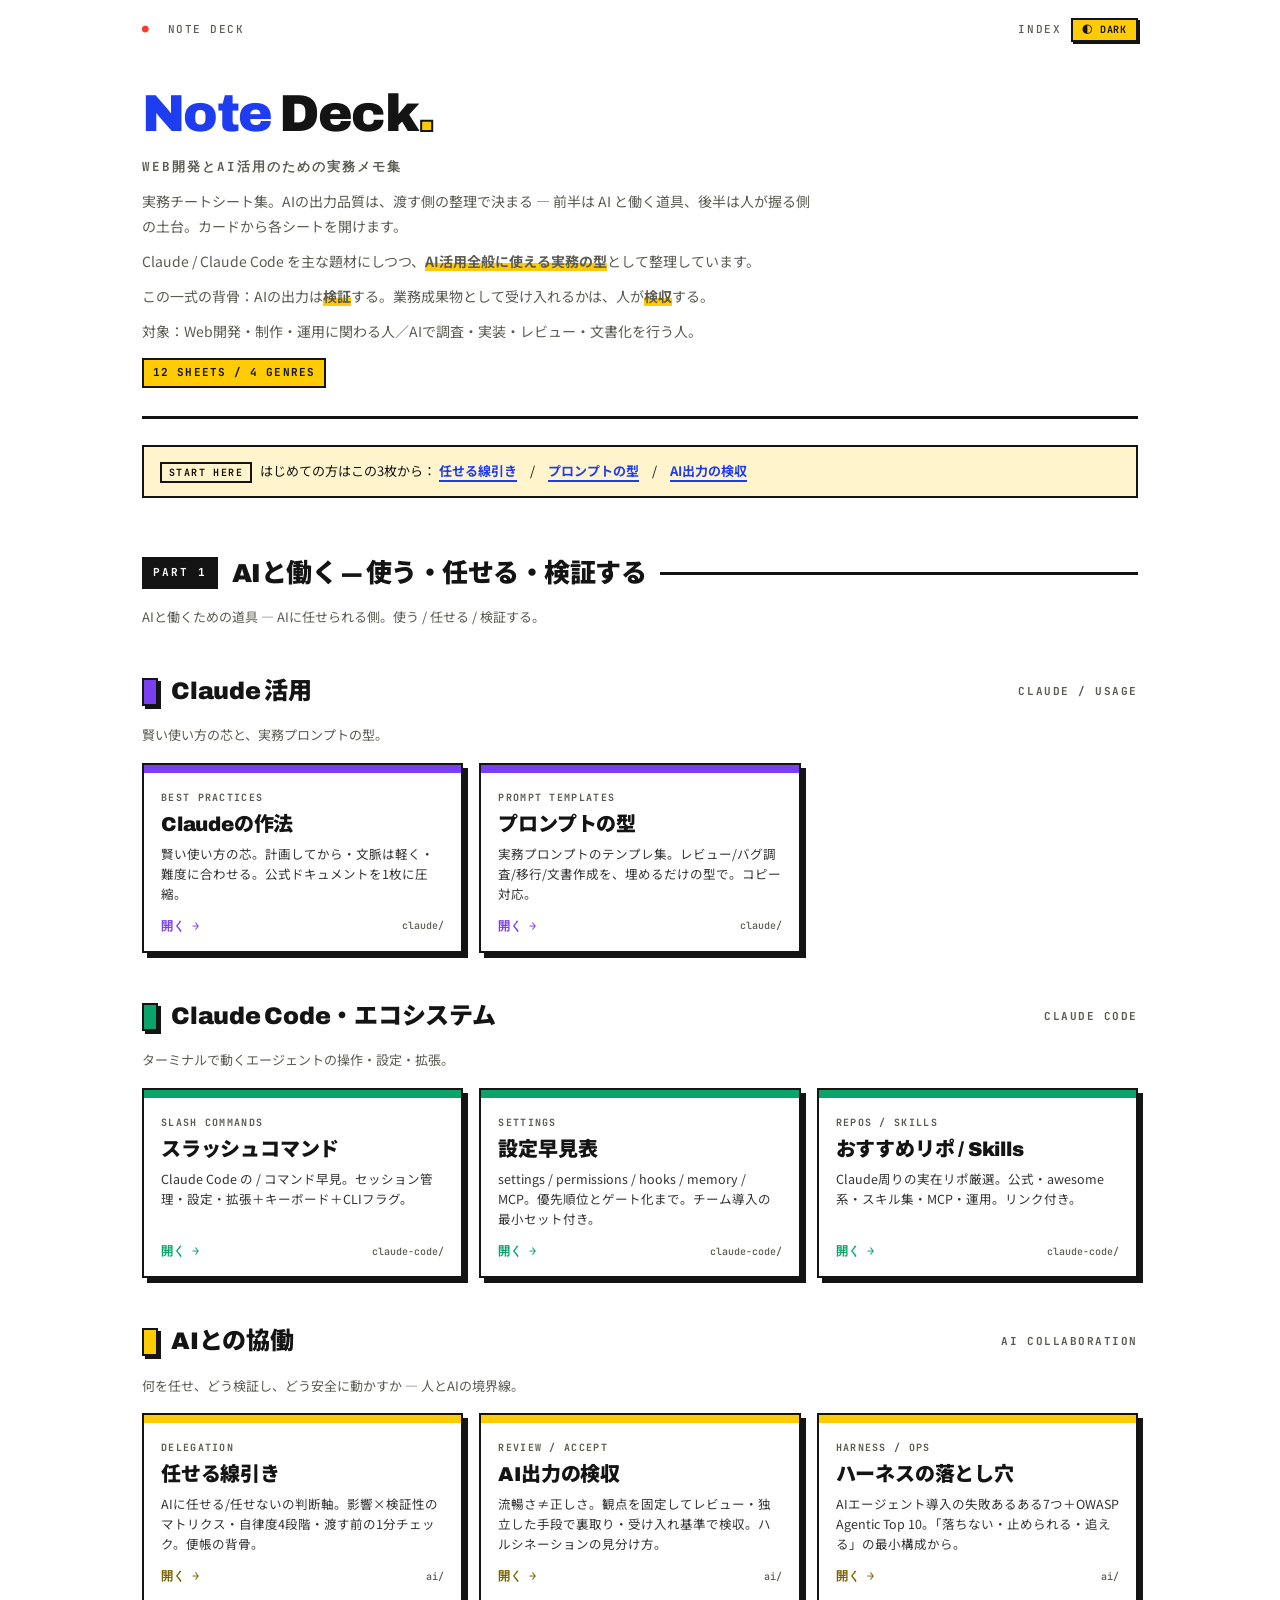
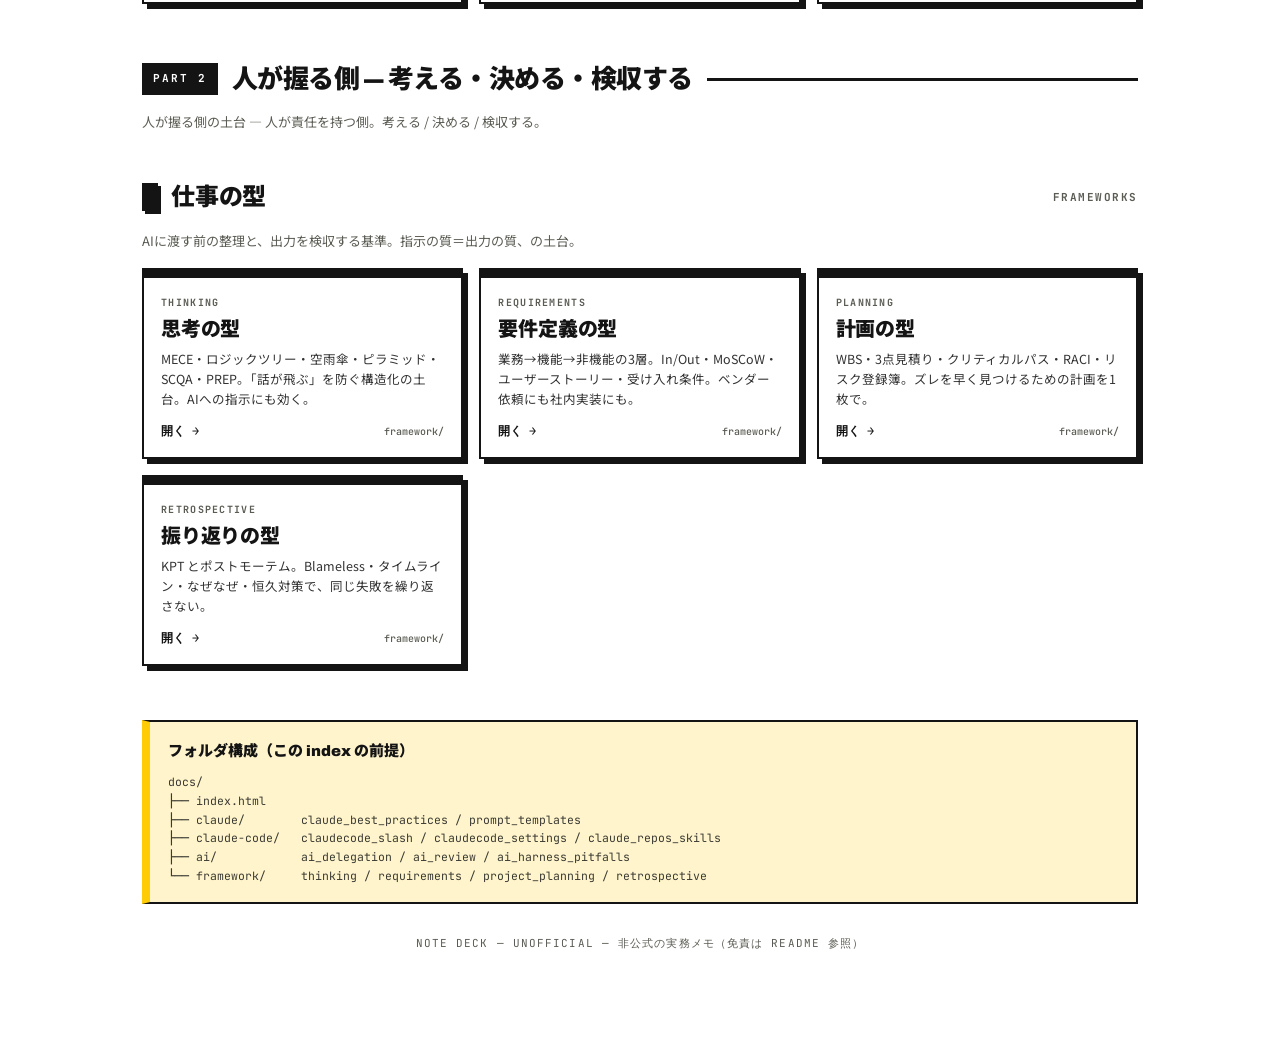
==== commit 0db28404: "index: 印刷の断り書きを削除しT9と整合(A) ＋ foot-note の <pre> 閉じ忘れ修正(B) A: リードの『印刷・PDF化もそのまま』を削除（READMEの『印刷未検証』と矛盾し" ====
--- a/docs/index.html
+++ b/docs/index.html
@@ -116,7 +116,7 @@
   <header class="hero rv">
     <h1><span class="hl">Note</span> Deck<span class="dot">.</span></h1>
     <p class="sub">Web開発とAI活用のための実務メモ集</p>
-    <p class="lead">実務チートシート集。AIの出力品質は、渡す側の整理で決まる ― 前半は AI と働く道具、後半は人が握る側の土台。カードから各シートを開けます。印刷・PDF化もそのまま。</p>
+    <p class="lead">実務チートシート集。AIの出力品質は、渡す側の整理で決まる ― 前半は AI と働く道具、後半は人が握る側の土台。カードから各シートを開けます。</p>
     <p class="lead">Claude / Claude Code を主な題材にしつつ、<b>AI活用全般に使える実務の型</b>として整理しています。</p>
     <p class="lead">この一式の背骨：AIの出力は<b>検証</b>する。業務成果物として受け入れるかは、人が<b>検収</b>する。</p>
     <p class="lead">対象：Web開発・制作・運用に関わる人／AIで調査・実装・レビュー・文書化を行う人。</p>
@@ -284,7 +284,7 @@
 ├── claude/        claude_best_practices / prompt_templates
 ├── claude-code/   claudecode_slash / claudecode_settings / claude_repos_skills
 ├── ai/            ai_delegation / ai_review / ai_harness_pitfalls
-└── framework/     thinking / requirements / project_planning / retrospective
+└── framework/     thinking / requirements / project_planning / retrospective</pre>
   </div>
 
   <footer>note deck — unofficial — 非公式の実務メモ（免責は README 参照）</footer>
--- a/docs/assets/swiss-pop-dark.css
+++ b/docs/assets/swiss-pop-dark.css
@@ -5,12 +5,11 @@
    黄色は小面積アクセント限定。印刷は @media screen ガードで常にライト。
    ============================================================ */
 
-/* テーマ切替チップ（theme.js が body 直下に注入する固定操作ボタン。パンくず＝所属情報とは分離。ライトでも表示） */
-.themetoggle{position:fixed;top:14px;right:14px;z-index:60;font-family:var(--mono);font-weight:700;font-size:10px;letter-spacing:.08em;
+/* テーマ切替チップ（theme.js が .meta 右端の span に注入＝本文右端に揃う。パンくず途中ではなく行末。ライトでも表示） */
+.themetoggle{font-family:var(--mono);font-weight:700;font-size:10px;letter-spacing:.08em;
   color:#141414;background:var(--yellow);border:2px solid #141414;box-shadow:2px 2px 0 #141414;
-  padding:4px 10px;cursor:pointer;white-space:nowrap;transition:transform .12s,box-shadow .12s;}
+  padding:3px 9px;margin-left:10px;cursor:pointer;white-space:nowrap;transition:transform .12s,box-shadow .12s;}
 .themetoggle:hover{transform:translate(-1px,-1px);box-shadow:3px 3px 0 #141414;}
-@media (max-width:1040px){.meta{padding-right:64px;}}
 @media print{.themetoggle{display:none;}}
 
 @media screen{
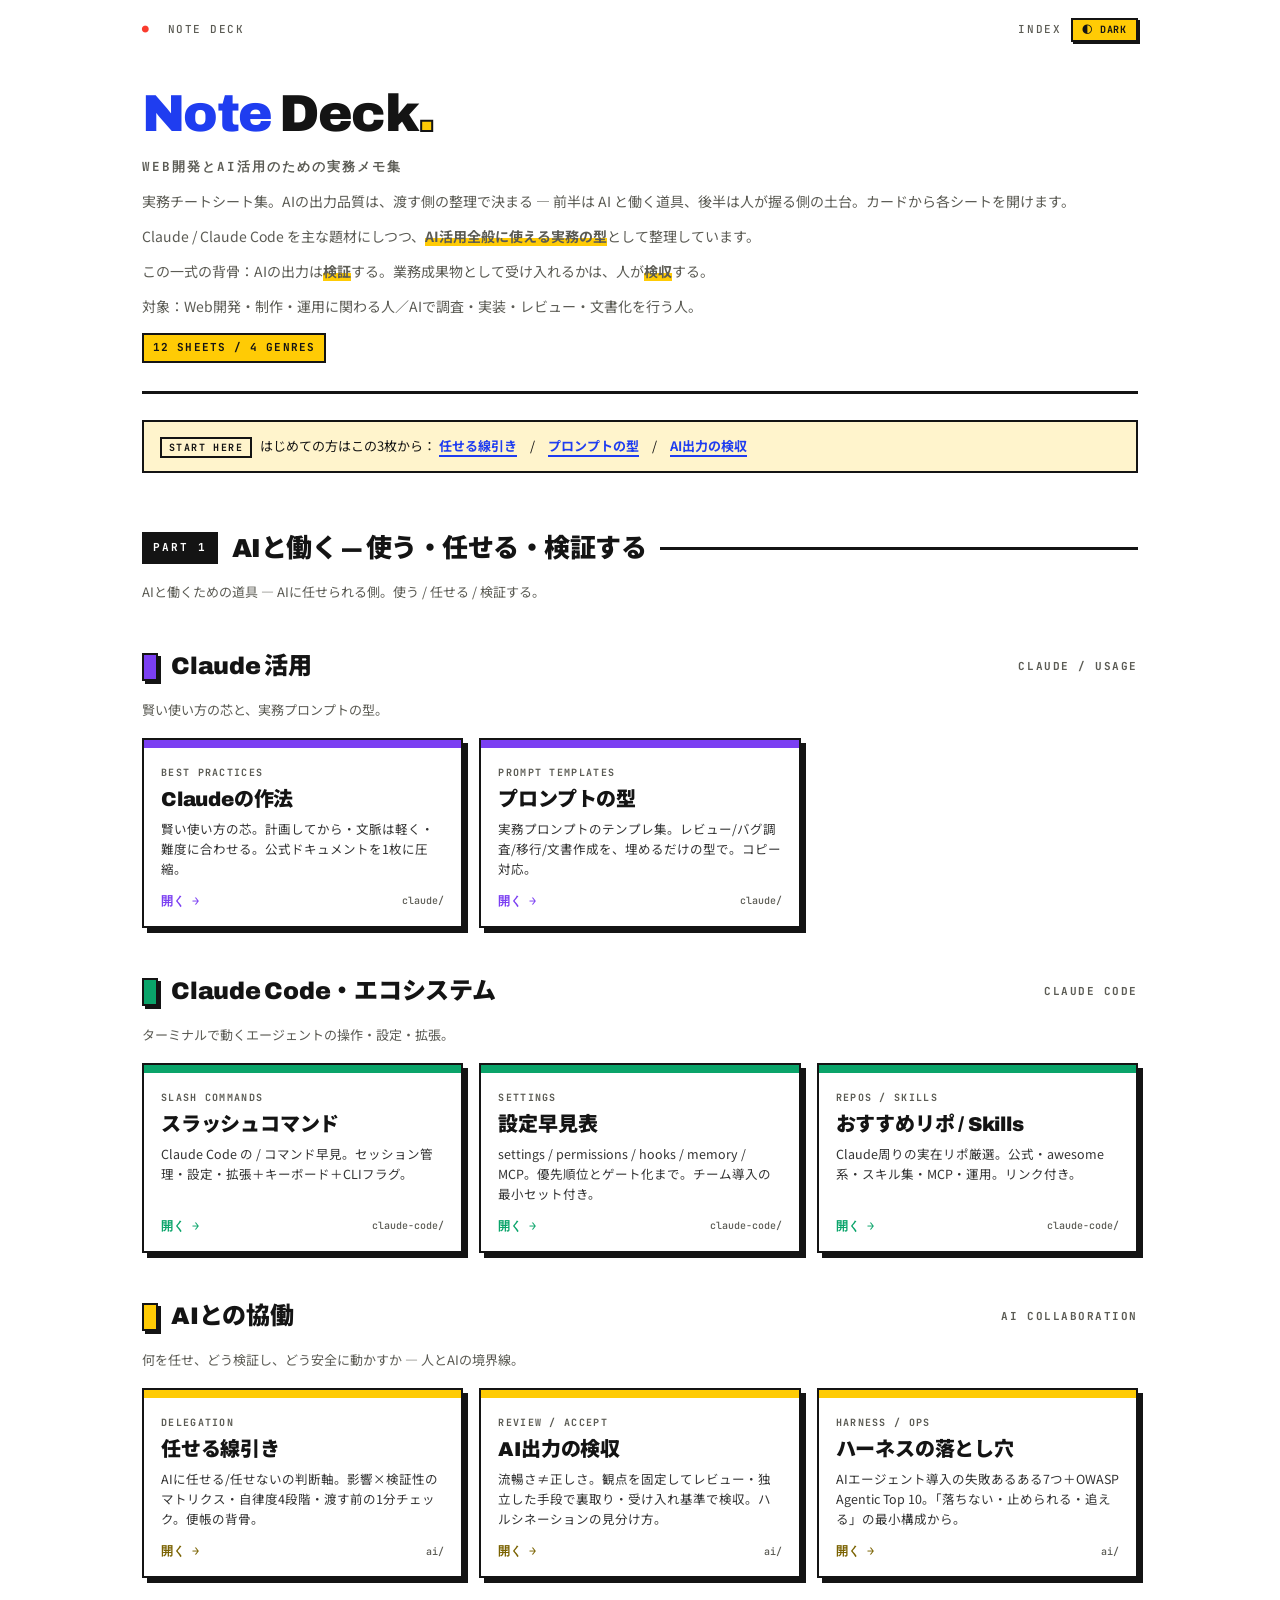
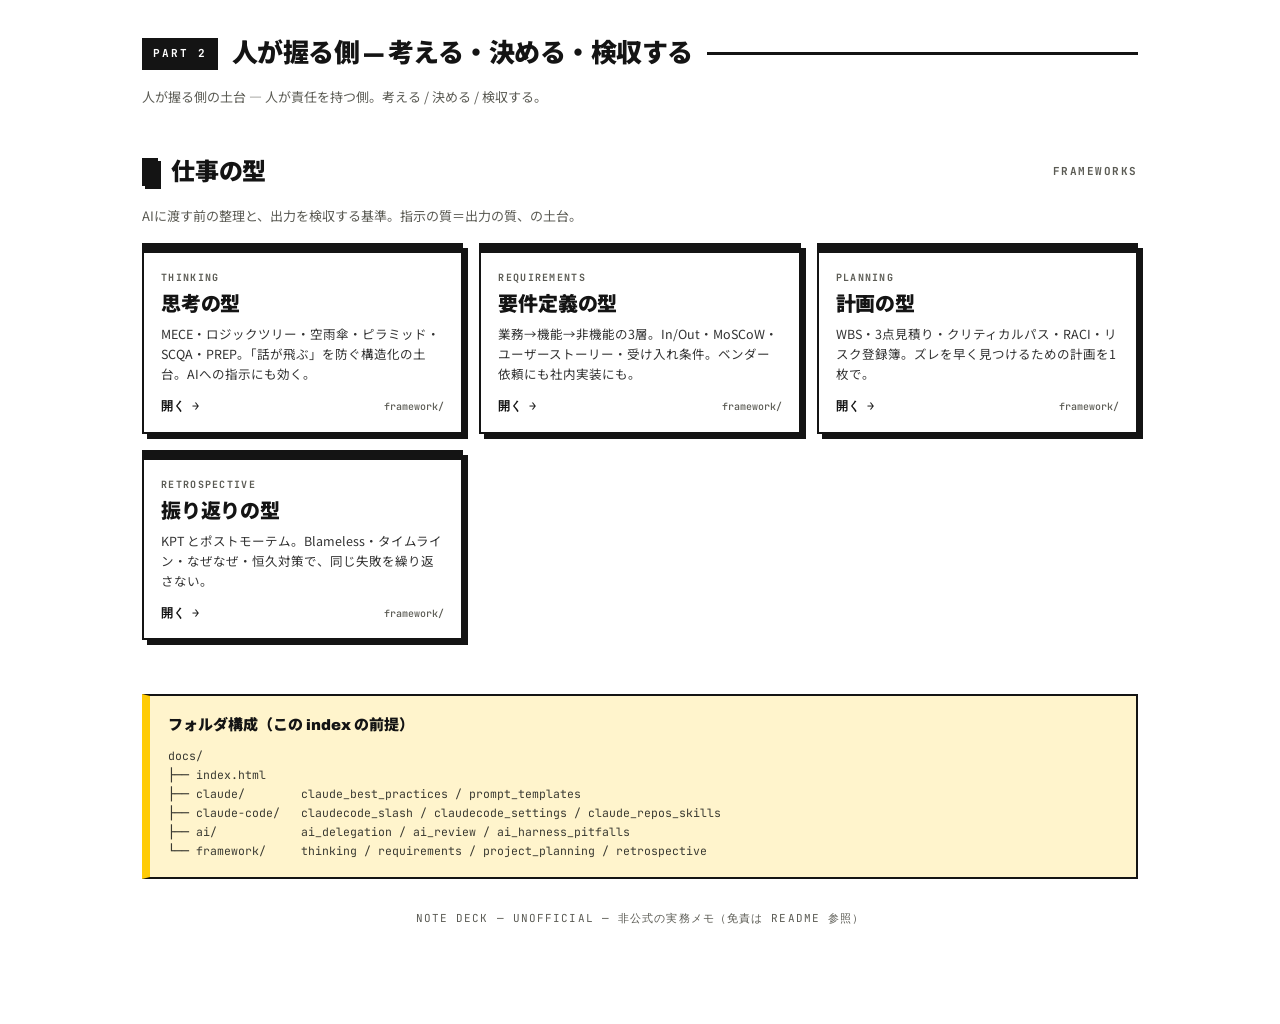
==== commit 267a4227: "index: hero リードの max-width を 680→960 に拡張（『握る側』の不自然な折返しを解消） hero コンテンツ幅996pxに対しリードが680px制限で2行折返し（人が握る" ====
--- a/docs/index.html
+++ b/docs/index.html
@@ -34,7 +34,7 @@
   .hero h1 .hl{color:var(--blue);}
   .hero h1 .dot{color:var(--yellow);-webkit-text-stroke:2px var(--ink);}
   .hero .sub{font-family:var(--mono);font-weight:700;font-size:12.5px;letter-spacing:.16em;text-transform:uppercase;margin-top:16px;color:var(--muted);}
-  .hero .lead{font-size:14px;color:var(--muted);margin-top:10px;max-width:680px;}
+  .hero .lead{font-size:14px;color:var(--muted);margin-top:10px;max-width:960px;}
   .hero .count{display:inline-block;font-family:var(--mono);font-weight:700;font-size:11px;letter-spacing:.1em;padding:3px 9px;border:2px solid var(--ink);background:var(--yellow);margin-top:14px;}
 
   .gband{display:flex;align-items:center;gap:14px;margin:52px 0 4px;}
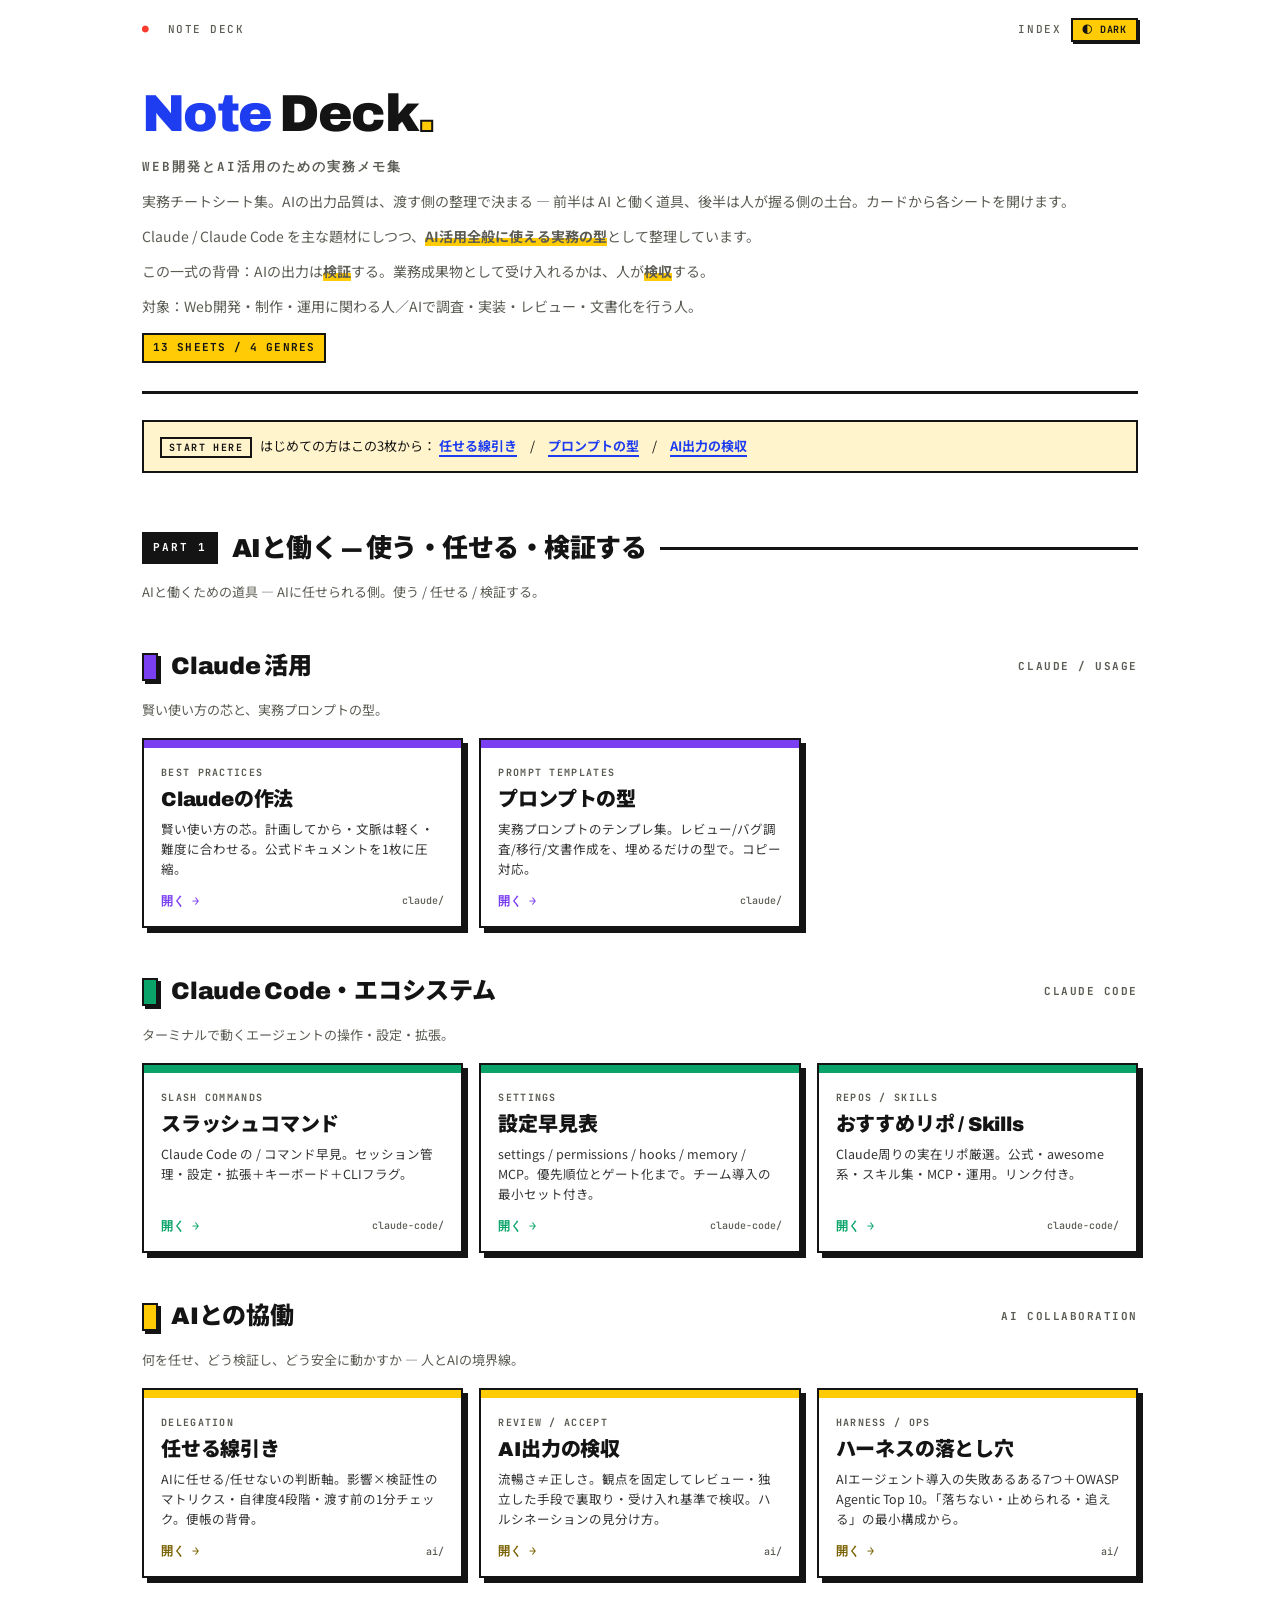
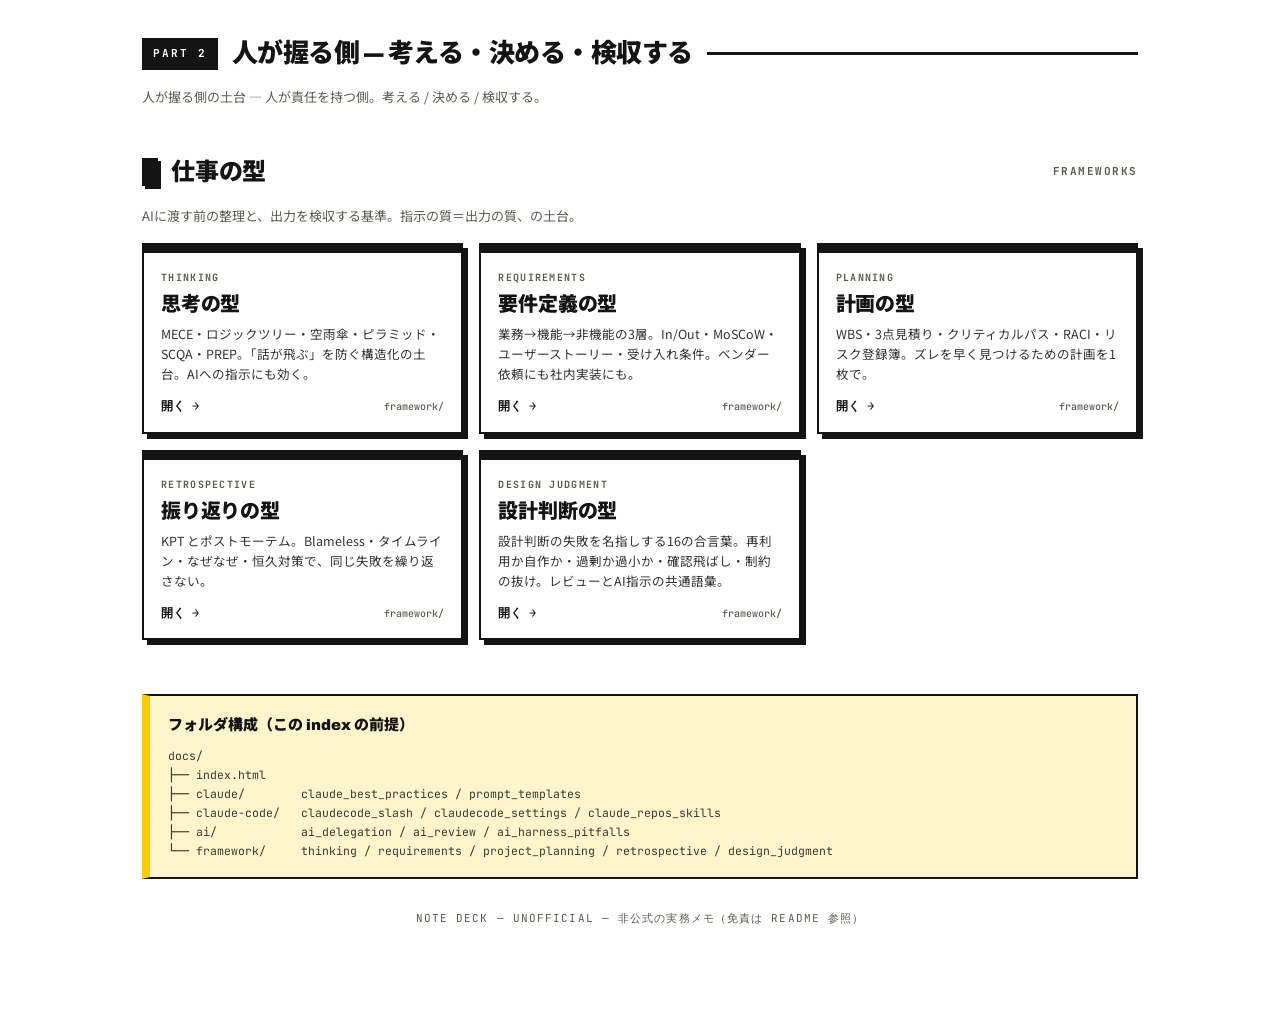
==== commit 668de3a7: "add design_judgment cheatsheet: 設計判断の型（A〜E群・16パターン） 設計判断の失敗を名指しする共通語彙カード。 ref: kawasima「Decision Qua" ====
--- a/docs/index.html
+++ b/docs/index.html
@@ -120,7 +120,7 @@
     <p class="lead">Claude / Claude Code を主な題材にしつつ、<b>AI活用全般に使える実務の型</b>として整理しています。</p>
     <p class="lead">この一式の背骨：AIの出力は<b>検証</b>する。業務成果物として受け入れるかは、人が<b>検収</b>する。</p>
     <p class="lead">対象：Web開発・制作・運用に関わる人／AIで調査・実装・レビュー・文書化を行う人。</p>
-    <span class="count">12 SHEETS / 4 GENRES</span>
+    <span class="count">13 SHEETS / 4 GENRES</span>
   </header>
 
   <!-- T4: START HERE 導線（はじめての方向け・軽いストリップ） -->
@@ -271,6 +271,15 @@
           <div class="ctag">RETROSPECTIVE</div>
           <div class="cttl">振り返りの型</div>
           <div class="cdsc">KPT とポストモーテム。Blameless・タイムライン・なぜなぜ・恒久対策で、同じ失敗を繰り返さない。</div>
+          <div class="cgo">開く → <span class="fn">framework/</span></div>
+        </div>
+      </a>
+      <a class="card" href="./framework/design_judgment_cheatsheet.html">
+        <div class="top"></div>
+        <div class="body">
+          <div class="ctag">DESIGN JUDGMENT</div>
+          <div class="cttl">設計判断の型</div>
+          <div class="cdsc">設計判断の失敗を名指しする16の合言葉。再利用か自作か・過剰か過小か・確認飛ばし・制約の抜け。レビューとAI指示の共通語彙。</div>
           <div class="cgo">開く → <span class="fn">framework/</span></div>
         </div>
       </a>
@@ -284,7 +293,7 @@
 ├── claude/        claude_best_practices / prompt_templates
 ├── claude-code/   claudecode_slash / claudecode_settings / claude_repos_skills
 ├── ai/            ai_delegation / ai_review / ai_harness_pitfalls
-└── framework/     thinking / requirements / project_planning / retrospective</pre>
+└── framework/     thinking / requirements / project_planning / retrospective / design_judgment</pre>
   </div>
 
   <footer>note deck — unofficial — 非公式の実務メモ（免責は README 参照）</footer>
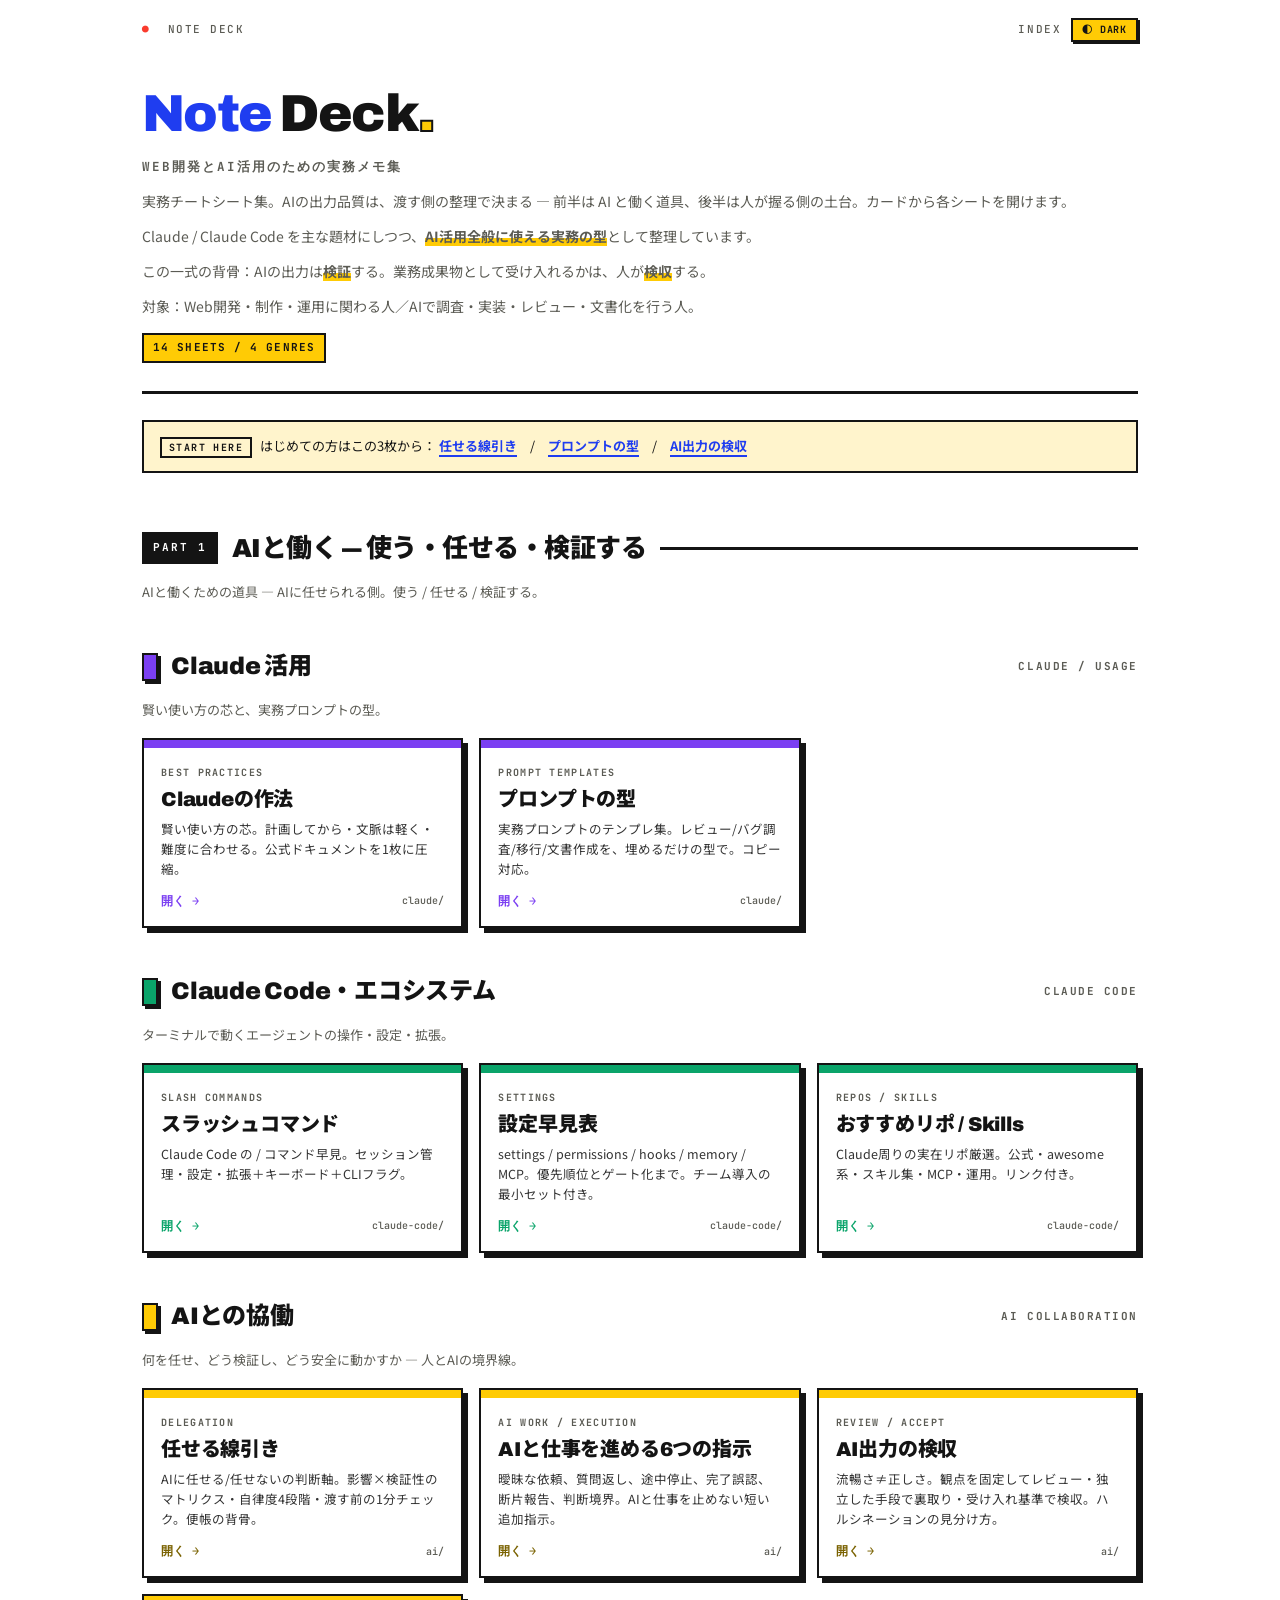
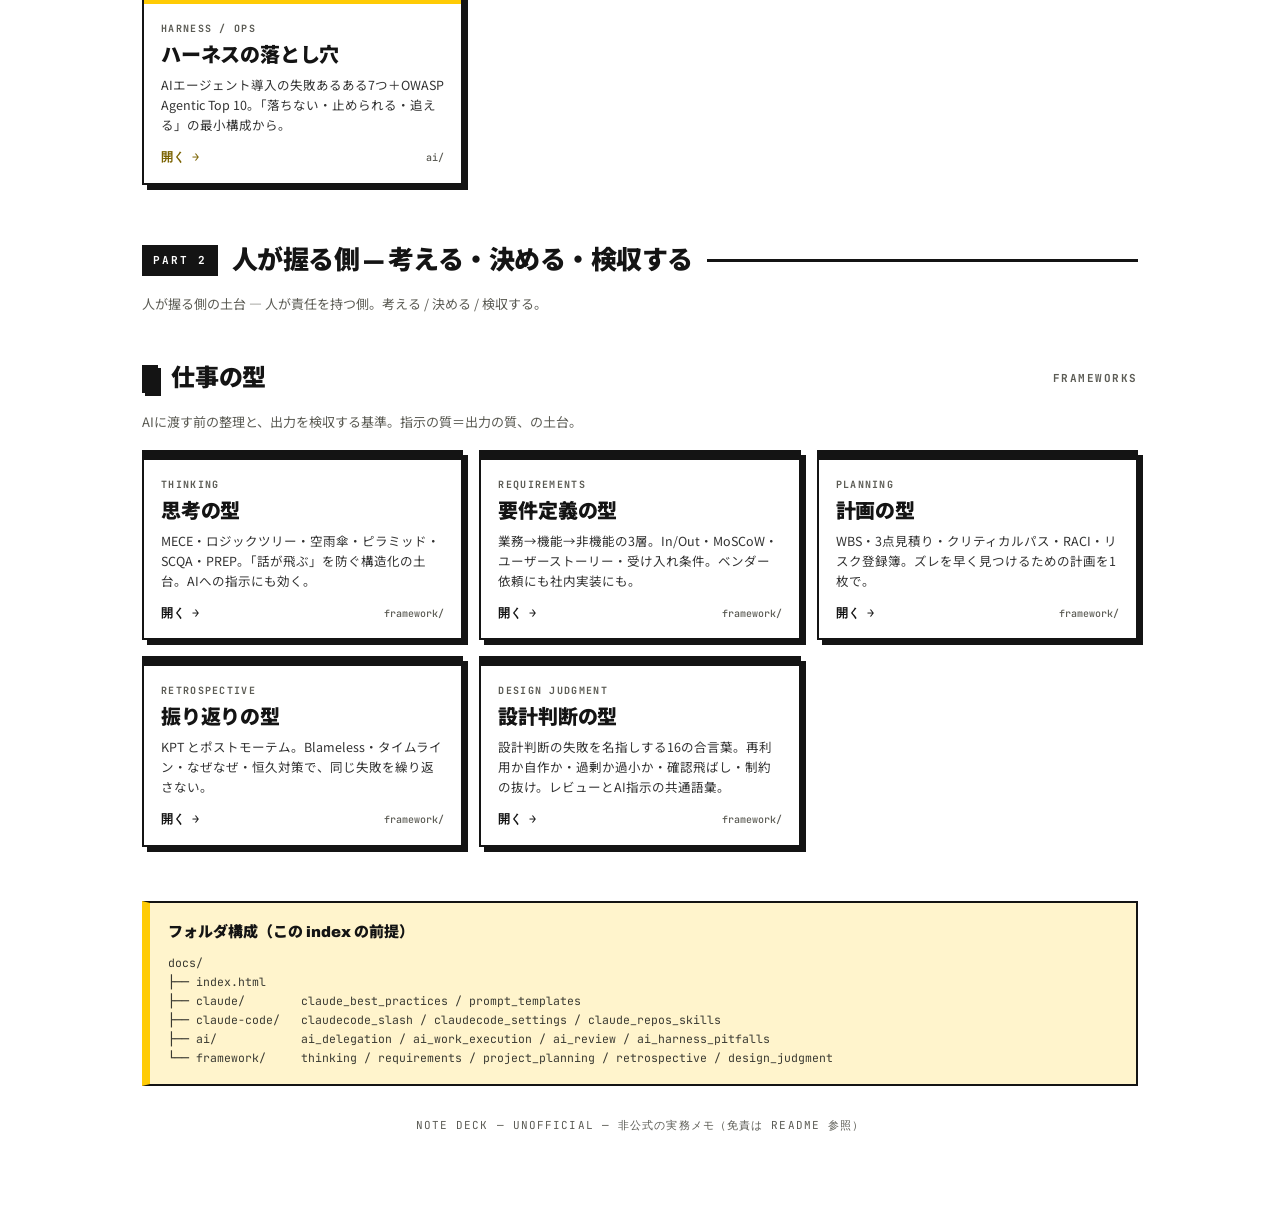
==== commit 5f548024: "docs: add AI work execution sheet to index" ====
--- a/docs/index.html
+++ b/docs/index.html
@@ -82,7 +82,7 @@
   .hero .lead b{background:linear-gradient(transparent 60%,var(--yellow) 60%);font-weight:700;}
   /* ---- T6: PART 副題 ---- */
   .gsub{font-size:13px;color:var(--muted);margin:8px 0 0;max-width:680px;}
-  /* ---- T4: START HERE 導線（既存トークンのみ＝ダーク自動追従・影なし） ---- */
+  /* ---- T4: START HERE 導線（はじめての方向け・軽いストリップ） ---- */
   .starthere{font-size:13px;line-height:1.9;margin:26px 0 0;padding:12px 16px;border:2px solid var(--line);background:var(--yellow-bg);}
   .starthere .sh-label{font-family:var(--mono);font-weight:700;font-size:10px;letter-spacing:.14em;color:var(--ink);border:2px solid var(--line);padding:2px 7px;margin-right:8px;white-space:nowrap;}
   .starthere a{font-weight:700;color:var(--blue);text-decoration:none;border-bottom:2px solid currentColor;}
@@ -120,7 +120,7 @@
     <p class="lead">Claude / Claude Code を主な題材にしつつ、<b>AI活用全般に使える実務の型</b>として整理しています。</p>
     <p class="lead">この一式の背骨：AIの出力は<b>検証</b>する。業務成果物として受け入れるかは、人が<b>検収</b>する。</p>
     <p class="lead">対象：Web開発・制作・運用に関わる人／AIで調査・実装・レビュー・文書化を行う人。</p>
-    <span class="count">13 SHEETS / 4 GENRES</span>
+    <span class="count">14 SHEETS / 4 GENRES</span>
   </header>
 
   <!-- T4: START HERE 導線（はじめての方向け・軽いストリップ） -->
@@ -208,6 +208,15 @@
           <div class="cgo">開く → <span class="fn">ai/</span></div>
         </div>
       </a>
+      <a class="card" href="./ai/ai_work_execution_cheatsheet.html">
+        <div class="top"></div>
+        <div class="body">
+          <div class="ctag">AI WORK / EXECUTION</div>
+          <div class="cttl">AIと仕事を進める6つの指示</div>
+          <div class="cdsc">曖昧な依頼、質問返し、途中停止、完了誤認、断片報告、判断境界。AIと仕事を止めない短い追加指示。</div>
+          <div class="cgo">開く → <span class="fn">ai/</span></div>
+        </div>
+      </a>
       <a class="card" href="./ai/ai_review_cheatsheet.html">
         <div class="top"></div>
         <div class="body">
@@ -292,7 +301,7 @@
 ├── index.html
 ├── claude/        claude_best_practices / prompt_templates
 ├── claude-code/   claudecode_slash / claudecode_settings / claude_repos_skills
-├── ai/            ai_delegation / ai_review / ai_harness_pitfalls
+├── ai/            ai_delegation / ai_work_execution / ai_review / ai_harness_pitfalls
 └── framework/     thinking / requirements / project_planning / retrospective / design_judgment</pre>
   </div>
 
